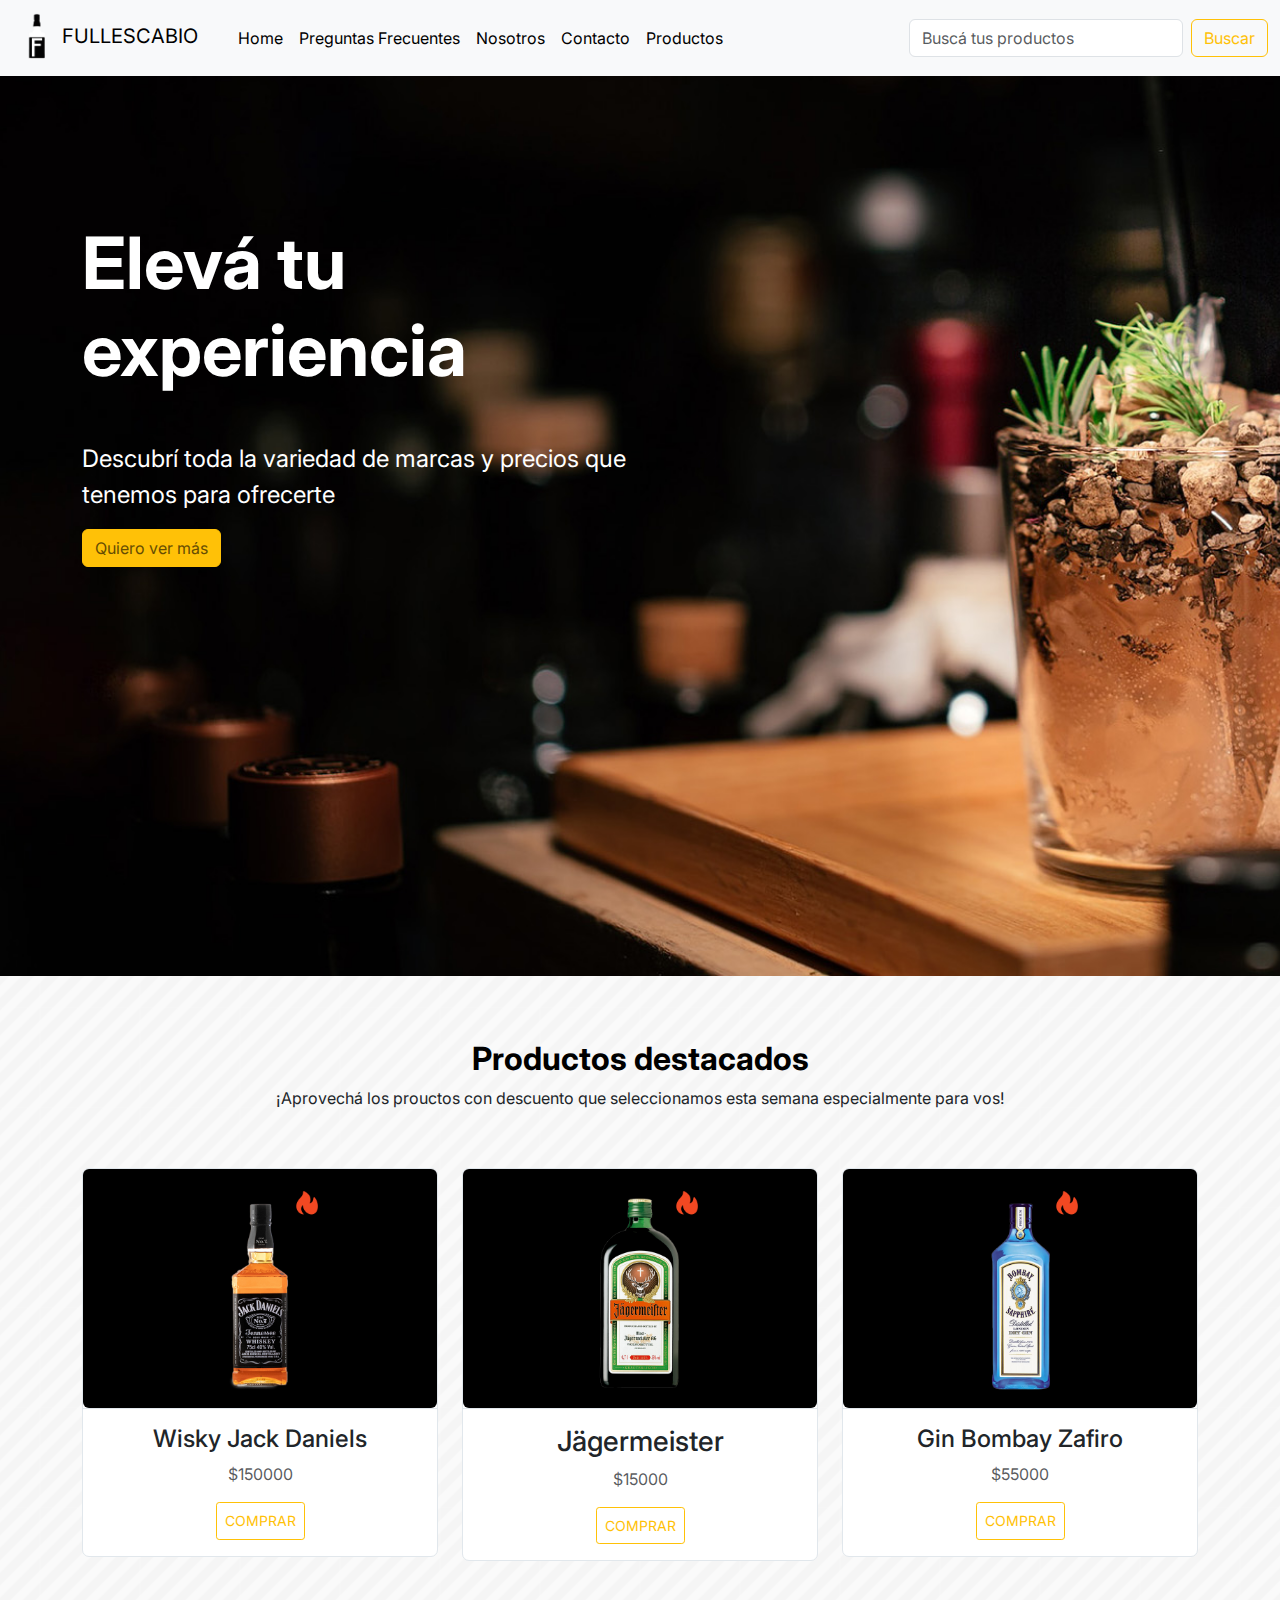
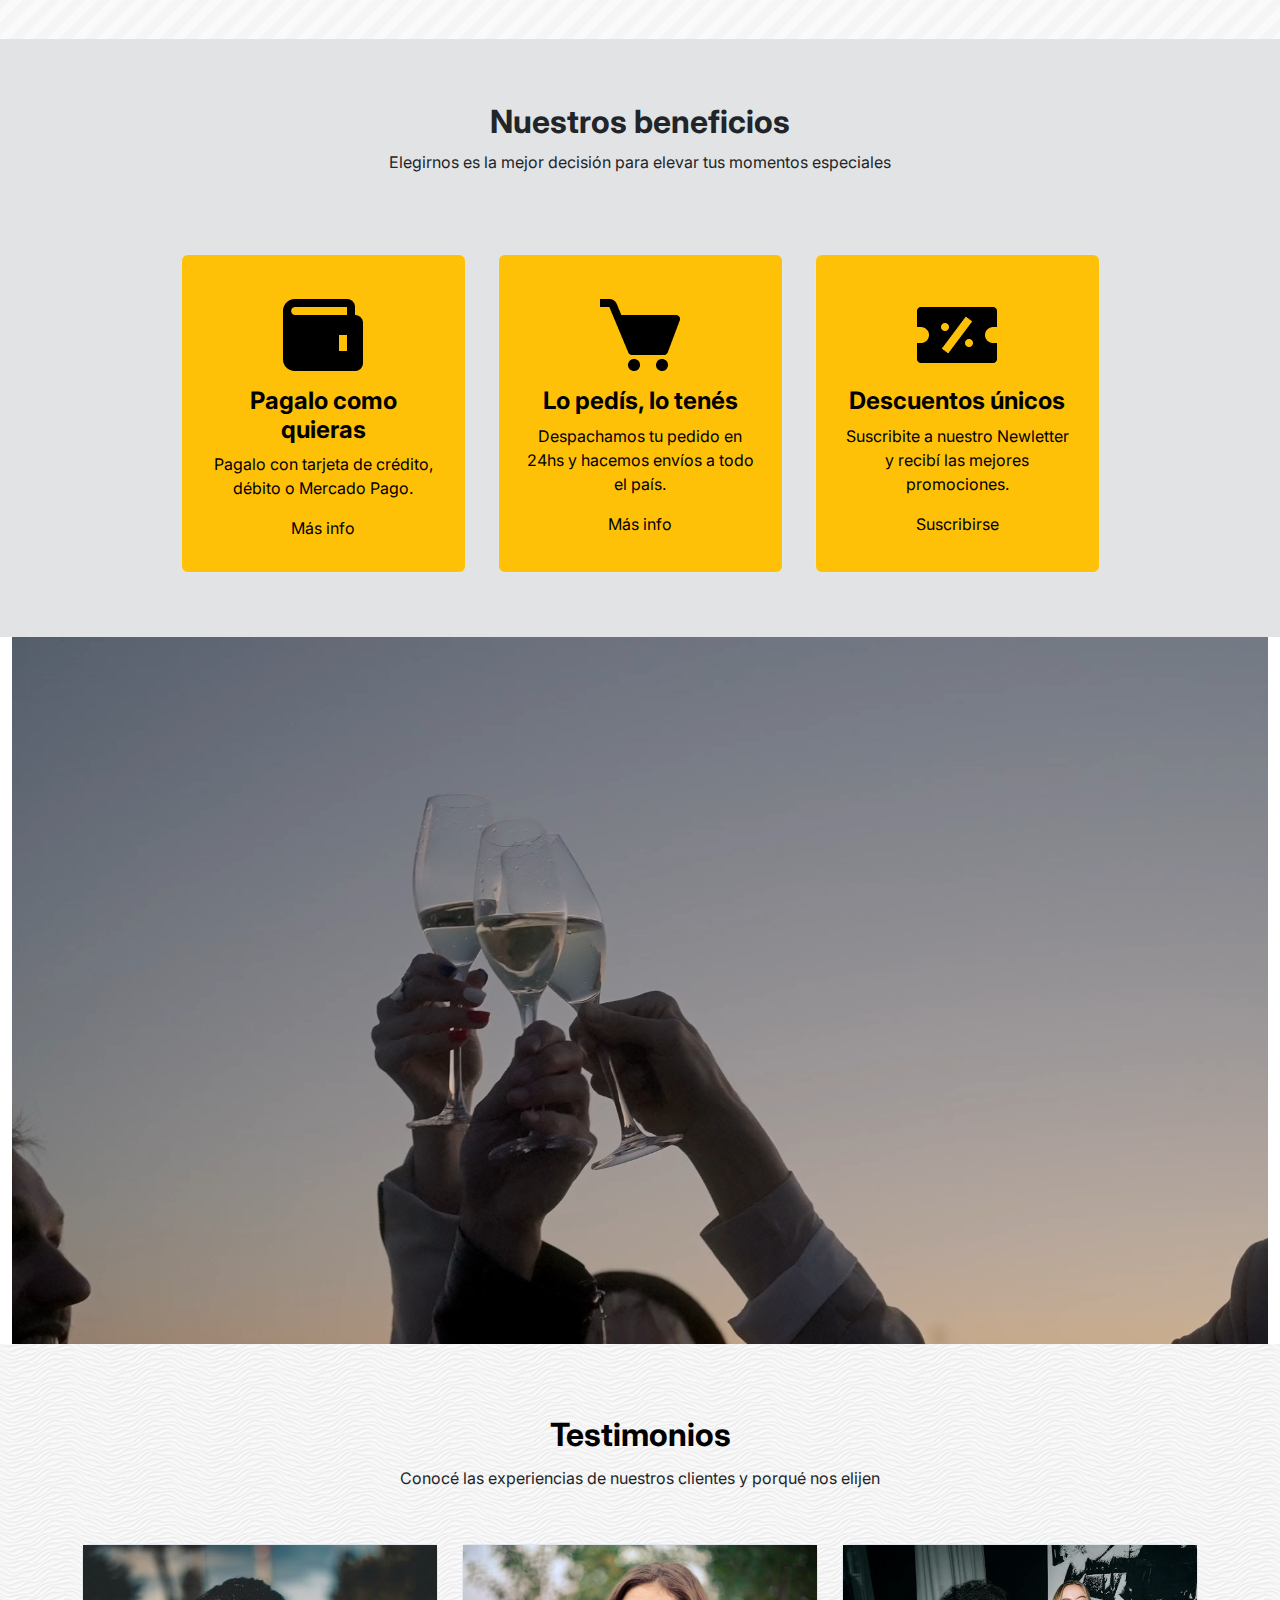
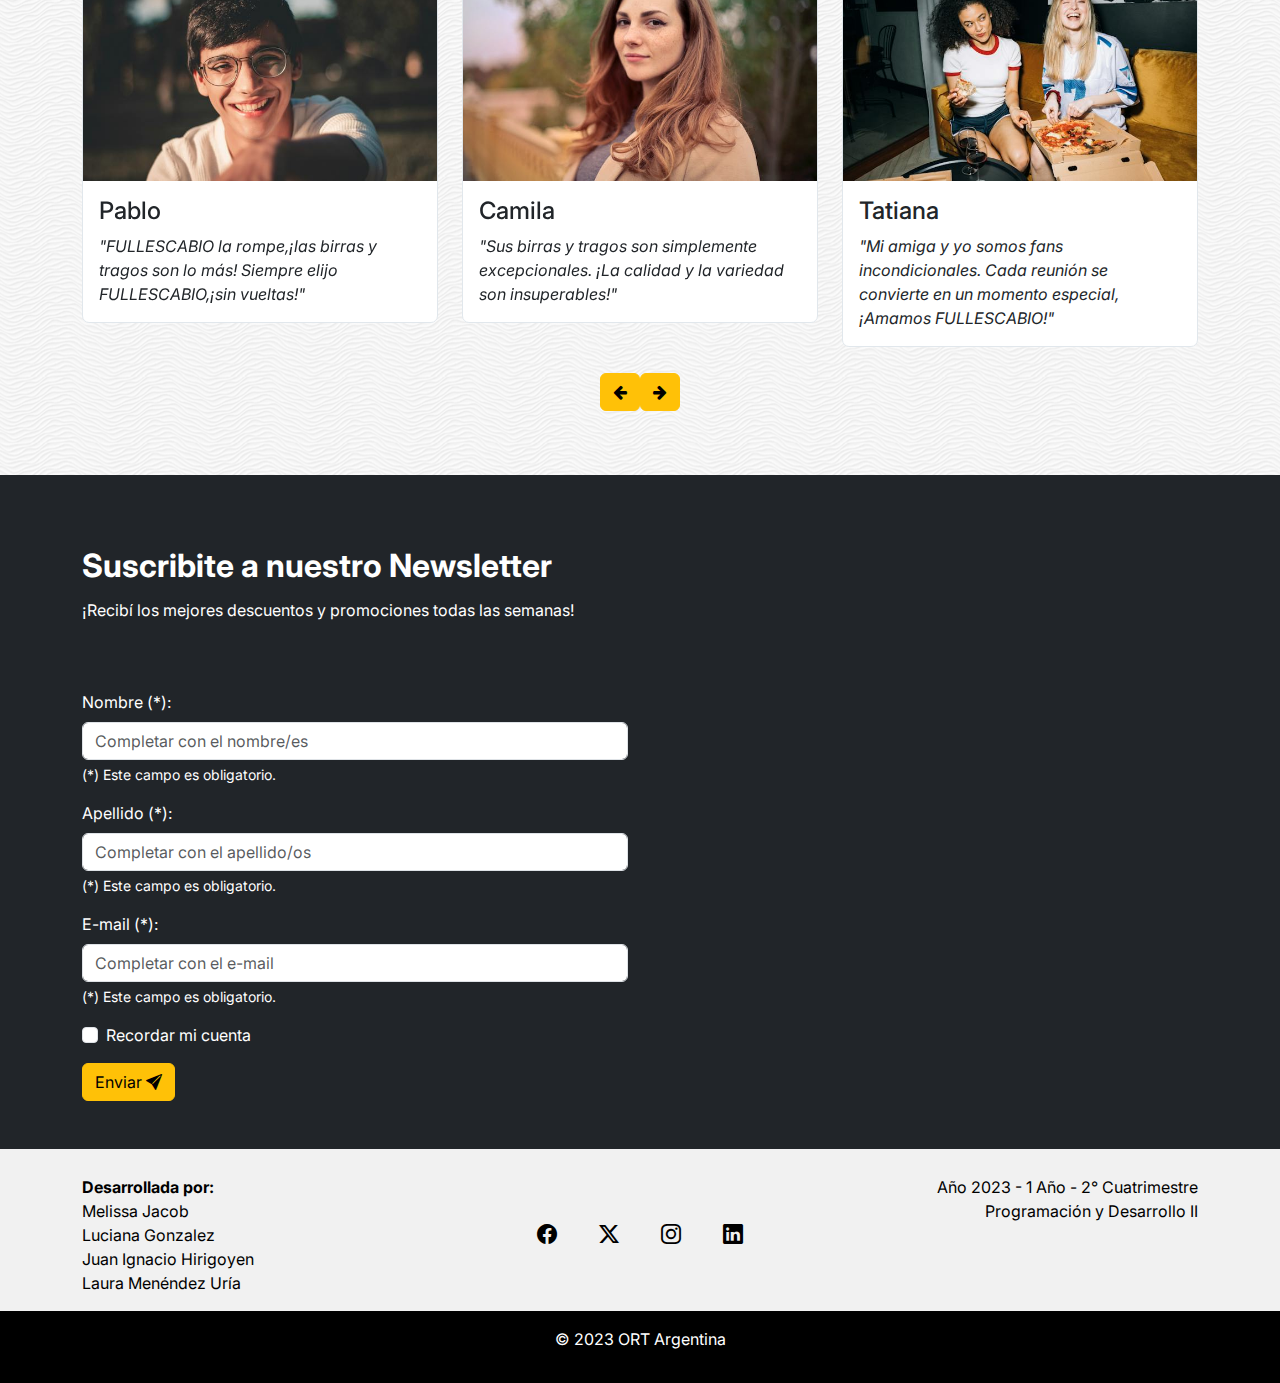
==== index.html @ d91633f9 "Update index.html img to IMG" ====
<!DOCTYPE html>
<html lang="es">

<head>
    <meta charset="UTF-8" />
    <meta name="viewport" content="width=device-width, initial-scale=1.0" />
    <title>FULLESCABIO</title>

    <!---Bootstrap--->
    <link href="https://cdn.jsdelivr.net/npm/bootstrap@5.3.2/dist/css/bootstrap.min.css" rel="stylesheet"
        integrity="sha384-T3c6CoIi6uLrA9TneNEoa7RxnatzjcDSCmG1MXxSR1GAsXEV/Dwwykc2MPK8M2HN" crossorigin="anonymous">

    <link href="https://cdn.jsdelivr.net/npm/bootstrap@5.2.0/dist/css/bootstrap.min.css" rel="stylesheet"
        integrity="sha384-gH2yIJqKdNHPEq0n4Mqa/HGKIhSkIHeL5AyhkYV8i59U5AR6csBvApHHNl/vI1Bx" crossorigin="anonymous">

    <!---Bootstrap icons--->
    <link rel="stylesheet" href="https://cdn.jsdelivr.net/npm/bootstrap-icons@1.11.1/font/bootstrap-icons.css">

    <!---Fonts--->
    <link rel="preconnect" href="https://fonts.googleapis.com">
    <link rel="preconnect" href="https://fonts.gstatic.com" crossorigin>
    <link
        href="https://fonts.googleapis.com/css2?family=Inter&family=Jost&family=Work+Sans:wght@400;500;600;700&display=swap"
        rel="stylesheet">

    <link href='https://stackpath.bootstrapcdn.com/bootstrap/5.0.0-alpha1/css/bootstrap.min.css' rel='stylesheet'>
    <link href='https://cdnjs.cloudflare.com/ajax/libs/font-awesome/4.0.3/css/font-awesome.css' rel='stylesheet'>

    <!---CSS--->
    <link rel="stylesheet" href="estilos.css">
    <link rel="stylesheet" href="normalize.css">
</head>

<body oncontextmenu='return false' class='snippet-body'>

    <header>
        <nav class="navbar navbar-expand-lg bg-body-tertiary">
            <div class="container-fluid">
                <a class="navbar-brand" href="#"> <img src="IMG/Logo_fullescabio.svg" alt="#" id="logo_navbar"
                        class="pb-1">FULLESCABIO</a>
                <button class="navbar-toggler" type="button" data-bs-toggle="collapse"
                    data-bs-target="#navbarSupportedContent" aria-controls="navbarSupportedContent"
                    aria-expanded="false" aria-label="Toggle navigation">
                    <span class="navbar-toggler-icon"></span>
                </button>
                <div class="collapse navbar-collapse" id="navbarSupportedContent">
                    <ul class="navbar-nav me-auto mb-2 mb-lg-0 ms-3">
                        <li class="nav-item">
                            <a class="nav-link active" aria-current="page" href="#">Home</a>
                        </li>
                        <li class="nav-item">
                            <a class="nav-link active" href="FAQ.html">Preguntas Frecuentes</a>
                        </li>
                        <li class="nav-item">
                            <a class="nav-link active" href="nosotros.html">Nosotros</a>
                        </li>
                        <li class="nav-item">
                            <a class="nav-link active" href="contacto.html">Contacto</a>
                        </li>
                        <li class="nav-item">
                            <a class="nav-link active" href="productos.html">Productos</a>
                        </li>
                    </ul>
                    <form class="d-flex" role="search">
                        <input class="form-control me-2" type="search" placeholder="Buscá tus productos"
                            aria-label="Search">
                        <button class="btn btn-outline-warning" type="submit">Buscar</button>
                    </form>
                </div>
            </div>
        </nav>
    </header>

    <section id="hero" class="py-5 custom-py">
        <div class="container py-5">
            <div class="row">
                <div class="col-lg-6 col-md-8 col-8">
                    <h1 class="text-white display-2 fw-bolder">Elevá tu experiencia</h1>
                    <p class="text-white fs-4">Descubrí toda la variedad de marcas y precios
                        que tenemos para ofrecerte</p>
                    <button type="button" class="btn btn-warning text-warning-emphasis">Quiero ver más</button>
                </div>
            </div>
        </div>
    </section>


    <section class="py-5" id="cards">
        <h2 class="text-black text-center fw-bolder pt-3">Productos destacados</h2>
        <p class="text-center">¡Aprovechá los prouctos con descuento que seleccionamos esta semana especialmente para vos!</p>
    
    <div class="container mt-5">
        <div class="row">
          <div class="col-md-4 col-sm-6">
            <div class="card mb-30"><a class="card-img-tiles" href="#" data-abc="true">
                <div class="inner">
                  <div class="main-img bg-black rounded"><div class="text-center"><img src="IMG/jack-daniels.jpg.png" alt="Wisky Jack Daniels" class="img-cards"></div></div>
                </div></a>
              <div class="card-body text-center">
                <h4 class="card-title">Wisky Jack Daniels</h4>
                <p class="text-muted">$150000</p><a class="btn btn-outline-warning btn-sm" href="productos.html" data-abc="true">COMPRAR</a>
              </div>
            </div>
          </div>
          <div class="col-md-4 col-sm-6">
            <div class="card mb-30"><a class="card-img-tiles" href="#" data-abc="true">
                <div class="inner ">
                  <div class="main-img bg-black rounded"><div class="text-center"><img src="IMG/Jager.png" alt="Jägermeister" class="img-cards"></div></div>
                </div></a>
              <div class="card-body text-center">
                <h3 class="card-title">Jägermeister</h3>
                <p class="text-muted">$15000</p><a class="btn btn-outline-warning btn-sm" href="productos.html" data-abc="true">COMPRAR</a>
              </div>
            </div>
          </div>
          <div class="col-md-4 col-sm-6">
            <div class="card mb-30"><a class="card-img-tiles" href="#" data-abc="true">
                <div class="inner">
                  <div class="main-img bg-black rounded"> <div class="text-center"><img src="IMG/Gin_bombay_zafiro.png" alt="Gin Bombay Zafiro" class="img-cards"></div></div>
                </div></a>
              <div class="card-body text-center">
                <h4 class="card-title">Gin Bombay Zafiro</h4>
                <p class="text-muted">$55000</p><a class="btn btn-outline-warning btn-sm" href="productos.html" data-abc="true">COMPRAR</a>
              </div>
            </div>
          </div>
        </div>
        </div>
        </div>
    </section>
    

    <section class="py-5 bg-secondary-subtle">
        <div class="container pt-3">
            <div class="row d-flex justify-content-center">
                <h2 class="text-dark text-center fw-bolder">Nuestros beneficios</h2>
                <p class="pb-5 text-center text-dark">Elegirnos es la mejor decisión para elevar
                    tus momentos especiales</p>


                <!----------- CARD 1 ------------>

                <div class="card bg-warning py-3 col-lg-3 col-md-6 m-3">
                    <div class="card-body text-center">
                        <img src="IMG/wallet.png" class="pb-1" alt="wallet">
                        <h4 class="card-title fw-bolder text-black">Pagalo como quieras</h4>
                        <p class="card-text text-black">Pagalo con tarjeta de crédito, débito o Mercado Pago.</p>
                        <a href="#modal1" data-bs-toggle="modal"
                            class="card-link text-end link-body-emphasis link-offset-2 link-underline-opacity-25 link-underline-opacity-75-hover">Más
                            info</a>
                    </div>
                </div>

                <!----------- MODAL 1 ------------>

                <div class="modal fade" id="modal1" tabindex="-1" aria-labelledby="modal1" aria-hidden="true">
                    <div class="modal-dialog">
                        <div class="modal-content">
                            <div class="modal-header">
                                <h2 class="modal-title-1 fs-5" id="modal1">¡Podés abonar con el medionde pago que
                                    prefieras!</h2>
                                <button type="button" class="btn-close" data-bs-dismiss="modal"
                                    aria-label="Close"></button>
                            </div>

                            <div class="modal-body">
                                <img src="IMG/Medios-de-pago-online-habilitados-en-Argentina.png" alt="Medios_de_pago"
                                    class="img-fluid">
                            </div>

                            <div class="modal-footer">
                                <button type="button" class="btn btn-warning" data-bs-dismiss="modal">Cerrar</button>
                            </div>
                        </div>
                    </div>
                </div>

                <!----------- CARD 2 ------------>

                <div class="card bg-warning  py-3 col-lg-3 col-md-6 m-3">
                    <div class="card-body text-center">
                        <img src="IMG/cart.png" class="pb-1" alt="wallet">
                        <h4 class="card-title fw-bolder text-black">Lo pedís, lo tenés</h4>
                        <p class="card-text text-black">Despachamos tu pedido en 24hs y hacemos envíos a todo el país.
                        </p>
                        <a href="#modal2" data-bs-toggle="modal"
                            class="card-link text-end link-body-emphasis link-offset-2 link-underline-opacity-25 link-underline-opacity-75-hover">Más
                            info</a>
                    </div>
                </div>


                <!----------- MODAL 2 ------------>


                <div class="modal fade" id="modal2" tabindex="-1" aria-labelledby="modal2" aria-hidden="true">
                    <div class="modal-dialog">
                        <div class="modal-content">
                            <div class="modal-header">
                                <h2 class="modal-title-2 fs-5" id="modal2">Trabajamos con las empresas líderes en el
                                    mercado.</h2>
                                <button type="button" class="btn-close" data-bs-dismiss="modal"
                                    aria-label="Close"></button>
                            </div>

                            <div class="modal-body">
                                <img src="IMG/envios_mobile.png" alt="Metodos_de_envío">
                            </div>

                            <div class="modal-footer">
                                <button type="button" class="btn btn-warning" data-bs-dismiss="modal">Cerrar</button>
                            </div>
                        </div>
                    </div>
                </div>

                <!----------- CARD 3 ------------>

                <div class="card bg-warning py-3 col-lg-3 col-md-6 m-3">
                    <div class="card-body text-center">
                        <img src="IMG/discount.png" class="pb-1" alt="discount">
                        <h4 class="card-title fw-bolder text-black">Descuentos únicos</h4>
                        <p class="card-text text-black">Suscribite a nuestro Newletter y recibí las mejores promociones.
                        </p>
                        <a href="#newsletter"
                            class="card-link text-end link-body-emphasis link-offset-2 link-underline-opacity-25 link-underline-opacity-75-hover">
                            Suscribirse
                        </a>
                    </div>
                </div>
            </div>
        </div>
    </section>

    <!----------- Video ------------>

    <div class="container-fluid">
        <div class="row">
            <video muted autoplay loop>
                <source src="VIDEOS/video-brindis.mp4" type="video/mp4">
            </video>
        </div>
    </div>

    <!----------- Carousel cards ------------>

    <section class="pt-5 pb-5" id="carusel-cards">
        <div class="container py-4">
            <div class="row">
                <h2 class="text-black text-center fw-bolder">Testimonios</h2>
                <p class="py-1 text-center">Conocé las experiencias de nuestros clientes y porqué nos elijen</p>
            </div>
        </div>

        <div class="container">
            <div class="row">
                <div class="col-12">
                    <div id="carouselExampleIndicators2" class="carousel slide" data-ride="carousel">
                        <div class="carousel-inner">
                            <div class="carousel-item active">
                                <div class="row">

                                    <!----------- Carousel cards 1 ------------>

                                    <div class="col-12 col-lg-4 mb-3">
                                        <div class="card">
                                            <img class="img-fluid" alt="100%x280" src="IMG/hombre_1.jpg">
                                            <div class="card-body">
                                                <h4 class="card-title">Pablo</h4>
                                                <p class="card-text fst-italic">"FULLESCABIO la rompe,¡las birras
                                                    y tragos son lo más! Siempre elijo FULLESCABIO,¡sin vueltas!"</p>
                                            </div>
                                        </div>
                                    </div>

                                    <!----------- Carousel cards 2 ------------>

                                    <div class="col-12 col-lg-4 mb-3">
                                        <div class="card">
                                            <img class="img-fluid" alt="100%x280" src="IMG/mujer_1.jpg">
                                            <div class="card-body">
                                                <h4 class="card-title">Camila</h4>
                                                <p class="card-text fst-italic">"Sus birras y tragos son simplemente
                                                    excepcionales. ¡La calidad y la variedad son insuperables!"</p>
                                            </div>
                                        </div>
                                    </div>

                                    <!----------- Carousel cards 3 ------------>

                                    <div class="col-12 col-lg-4 mb-3">
                                        <div class="card">
                                            <img class="img-fluid" alt="100%x280" src="IMG/amigas_1.jpg">
                                            <div class="card-body">
                                                <h4 class="card-title">Tatiana</h4>
                                                <p class="card-text fst-italic">
                                                    "Mi amiga y yo somos fans incondicionales. Cada reunión se
                                                    convierte en un momento especial, ¡Amamos FULLESCABIO!"</p>
                                            </div>
                                        </div>
                                    </div>
                                </div>
                            </div>

                            <!----------- Carousel cards 4 ------------>


                            <div class="carousel-item">
                                <div class="row">
                                    <div class="col-12 col-lg-4 mb-3">
                                        <div class="card">
                                            <img class="img-fluid" alt="100%x280" src="IMG/hombre_2.jpg">
                                            <div class="card-body">
                                                <h4 class="card-title">Francisco</h4>
                                                <p class="card-text fst-italic">Siempre opto por FULLESCABIO, sin
                                                    pensarlo dos veces. ¡La calidad y los precios son imbatibles!"</p>
                                            </div>
                                        </div>
                                    </div>

                                    <!----------- Carousel cards 5 ------------>

                                    <div class="col-12 col-lg-4 mb-3">
                                        <div class="card">
                                            <img class="img-fluid" alt="100%x280" src="IMG/mujer_2.jpg">
                                            <div class="card-body">
                                                <h4 class="card-title">Josefina</h4>
                                                <p class="card-text fst-italic">"FULLESCABIO es mi marca de
                                                    confianza. Sus bebidas son irresistibles. ¡Aguante FULLESCABIO!"</p>
                                            </div>
                                        </div>
                                    </div>

                                    <!----------- Carousel cards 6 ------------>

                                    <div class="col-12 col-lg-4 mb-3">
                                        <div class="card">
                                            <img class="img-fluid" alt="100%x280" src="IMG/hombre_3.jpg">
                                            <div class="card-body">
                                                <h4 class="card-title">Rodrigo</h4>
                                                <p class="card-text fst-italic">"Es mi cómplice para la diversión.
                                                    ¡Siempre elijo FULLESCABIO para asegurarme de que la fiesta esté en
                                                    su punto!"</p>
                                            </div>
                                        </div>
                                    </div>
                                </div>
                            </div>
                        </div>
                    </div>
                </div>

                <div class="col-12 d-flex justify-content-center">
                    <a class="btn btn-warning mb-3 mr-1" href="#carouselExampleIndicators2" role="button"
                        data-slide="prev">
                        <i class="fa fa-arrow-left"></i>
                    </a>
                    <a class="btn btn-warning mb-3" href="#carouselExampleIndicators2" role="button" data-slide="next">
                        <i class="fa fa-arrow-right"></i>
                    </a>
                </div>
            </div>
        </div>
    </section>

    <!----------- Formulario ------------>

    <section class="bg-dark py-4" id="newsletter">
        <div class="container py-4">
            <div class="row pt-4">
                <div link="newsletter">
                <h2 class="text-white fw-bolder">Suscribite a nuestro Newsletter</h2></div>
                <p class="py-1 text-white">¡Recibí los mejores descuentos y promociones todas las semanas!</p>
            </div>
        </div>

        <div class="container py-4">
            <div class="row">
                <div class="col-lg-6">
                    <form action="">
                        <div class="mb-3">
                            <label for="nombres" class="form-label text-white">Nombre (*):</label>
                            <input type="text" class="form-control" id="nombres"
                                placeholder="Completar con el nombre/es" required>
                            <div class="form-text text-white">(*) Este campo es obligatorio.</div>
                        </div>

                        <div class="mb-3">
                            <label for="apellido" class="form-label text-white">Apellido (*):</label>
                            <input type="text" class="form-control" id="apellido"
                                placeholder="Completar con el apellido/os" required>
                            <div class="form-text text-white">(*) Este campo es obligatorio.</div>

                        </div>

                        <div class="mb-3">
                            <label for="email" class="form-label text-white">E-mail (*):</label>
                            <input type="email" class="form-control" id="email" placeholder="Completar con el e-mail" aria-describedby="emailHelp" required>
                            <div id="emailHelp" class="form-text text-white">(*) Este campo es obligatorio.</div>
                        </div>

                        <div class="mb-3 form-check">
                            <input type="checkbox" class="form-check-input" id="exampleCheck1">
                            <label class="form-check-label text-white" for="exampleCheck1"> Recordar mi cuenta</label>
                        </div>

                        <button type="submit" class="btn btn-warning">Enviar <i class="bi bi-send-fill"></i></button>
                    </form>
                </div>
            </div>
        </div>
    </section>

    <!----------- Footer ------------>

    <footer class="text-center text-white" style="background-color: #f1f1f1;">

        <div class="container">
            <div class="row">
                <div class="col-4 text-start text-black pt-3">
                    <p class="fs-sm-5 texto-sm">
                        <strong>Desarrollada por:</strong> <br>
                        Melissa Jacob <br>
                        Luciana Gonzalez <br>
                        Juan Ignacio Hirigoyen <br>
                        Laura Menéndez Uría
                    </p>
                </div>
                <div class="col-4 d-flex justify-content-center align-items-center">
                    <!-- Redes Sociales -->
                    <a class="btn btn-link btn-floating btn-lg text-black m-1 texto-sm"
                        href="https://www.facebook.com/fullescabiodeliveryarg/?locale=es_LA!" role="button"
                        data-mdb-ripple-color="dark"><i class="bi bi-facebook"></i></a>
    
                    <a class="btn btn-link btn-floating btn-lg text-black m-1 texto-sm"
                        href="https://twitter.com/i/flow/login?redirect_after_login=%2Ffullescabio!" role="button"
                        data-mdb-ripple-color="dark"><i class="bi bi-twitter-x"></i></a>
    
                    <a class="btn btn-link btn-floating btn-lg text-black m-1 texto-sm"
                        href="https://www.instagram.com/fullescabio/!" role="button" data-mdb-ripple-color="dark"><i
                            class="bi bi-instagram"></i></a>
    
                    <a class="btn btn-link btn-floating btn-lg text-black m-1 texto-sm"
                        href="https://www.linkedin.com/company/fullescabio/about/" role="button"
                        data-mdb-ripple-color="dark"><i class="bi bi-linkedin"></i></a>
                </div>
                <div class="col-4 text-end text-black pt-3 ">
                    <p class="fs-sm-5 texto-sm">
                        Año 2023 - 1 Año - 2° Cuatrimestre <br>
                        Programación y Desarrollo II
                    </p>
                </div>
            </div>
        </div>
    
        <!-- Copyright -->
        <div class="text-center text-white p-3 bg-black">
            <p class="texto-sm">© 2023 ORT Argentina</p>
        </div>
    </footer>
    

    <!-- cdn de jquery -->

    <script src="https://cdn.jsdelivr.net/npm/bootstrap@5.2.0/dist/js/bootstrap.bundle.min.js"
        integrity="sha384-A3rJD856KowSb7dwlZdYEkO39Gagi7vIsF0jrRAoQmDKKtQBHUuLZ9AsSv4jD4Xa"
        crossorigin="anonymous"></script>

    <script src="https://cdn.jsdelivr.net/npm/@popperjs/core@2.11.8/dist/umd/popper.min.js"
        integrity="sha384-I7E8VVD/ismYTF4hNIPjVp/Zjvgyol6VFvRkX/vR+Vc4jQkC+hVqc2pM8ODewa9r"
        crossorigin="anonymous"></script>

    <script src="https://cdn.jsdelivr.net/npm/bootstrap@5.3.2/dist/js/bootstrap.min.js"
        integrity="sha384-BBtl+eGJRgqQAUMxJ7pMwbEyER4l1g+O15P+16Ep7Q9Q+zqX6gSbd85u4mG4QzX+"
        crossorigin="anonymous"></script>

    <script type='text/javascript'></script>

    <script type='text/javascript' src='https://cdn.jsdelivr.net/npm/popper.js@1.16.0/dist/umd/popper.min.js'></script>

    <script type='text/javascript'
        src='https://stackpath.bootstrapcdn.com/bootstrap/5.0.0-alpha1/js/bootstrap.min.js'></script>
</body>

</html>
---- estilos.css ----
@media (max-width: 767px) {
    #newsletter {
        background: none !important;
        background-color: rgb(20, 20, 20)!important; 
    }
    .img-cards {
        width: 30% !important;
        height: auto !important;
    }

    .texto-sm { 
        font-size: smaller;
    }
}

@media (max-width: 991px) {
    #hero {
        height: 80vh;
    }

    .custom-py {
        padding-top: 5rem;
        padding-bottom: 5rem;
    }

    .img-cards {
        width: 35% !important;
        height: auto !important;
    }

}

@media (min-width: 1200px) {
    .img-cards {
        width: 40% !important;
        height: auto !important;
    }
}

@media (min-width: 1400px) {
    .img-cards {
        width: 50% !important;
        height: auto !important;
    }
}

body {
    font-family: 'Inter', sans-serif;}

#hero {
    background: url(IMG/imagen_hero.jpg) no-repeat center center scroll;
    background-size: cover;
    height: 100vh; 
}

.custom-py {
    padding-top: 5rem;
    padding-bottom: 5rem; 
}


#newsletter {
    background: url(IMG/trago_forms.jpg) no-repeat center center fixed;
    background-size: cover;
    }

#logo_navbar {
    height: 50px;
    width: 50px;}

.nav-link:hover {
    color: rgba(255, 255, 0, 0.507) !important;}
    
#cards { 
    background: url(IMG/stripes-light.png)center center scroll;
}

#seccion-nosotros{ 
    background: url(IMG/papyrus-dark.png)center center scroll;
}

#carusel-cards { 
    background: url(IMG/white-waves.png)center center scroll;
}

.formulario-contacto { 
    background: url(IMG/papyrus-dark.png)center center scroll;
}

#seccion-preguntas {
    background: url(IMG/white-waves.png)center center scroll;
}

.formulario-FAQ { 
    background: url(IMG/papyrus-dark.png)center center scroll;
}

.mt-100{
    margin-top: 100px;}

.card {
    border-radius: 7px !important;
    border-color: #e1e7ec;
}

.mb-30 {
    margin-bottom: 30px !important;
}

.card-img-tiles {
    display: block;
    border-bottom: 1px solid #e1e7ec;
}

a {
    color: #efeb0d;
    text-decoration: none !important;
}

.card-img-tiles>.inner {
    display: table;
    width: 100%;
}

.card-img-tiles .main-img, .card-img-tiles .thumblist {
    display: table-cell;
    width: 65%;
    padding: 15px;
    vertical-align: middle;
}

.card-img-tiles .main-img>img:last-child, .card-img-tiles .thumblist>img:last-child {
    margin-bottom: 0;
}

.card-img-tiles .main-img>img, .card-img-tiles .thumblist>img {
    display: block;
    width: 100%;
    margin-bottom: 6px;
}
.thumblist {
    width: 35%;
    border-left: 1px solid #e1e7ec !important;
    display: table-cell;
    width: 65%;
    padding: 15px;
    vertical-align: middle;
}

.card-img-tiles .thumblist>img {
    display: block;
    width: 100%;
    margin-bottom: 6px;
}
.btn-group-sm>.btn, .btn-sm {
    padding: .45rem .5rem !important;
    font-size: .875rem;
    line-height: 1.5;
    border-radius: .2rem;
}

.card {
    margin: 0 auto;
    float: none;
    margin-bottom: 0.625rem; 
  }
  
.inicio {
    background-image: url(IMG/Banner_nosotros.jpg);
    background-size: cover;
    font-size: 2rem;
  }
  
  .negro {
   padding-bottom: 1.875rem;
   padding-top: 1.875rem;
  }

  .card-text{
    font-size: 16px;
  }

  .banner-contacto{
    background: url(IMG/banner_contacto.jpg);
    background-size: cover;
    font-size: 2rem;

}

.banner-FAQ{
    background: url(IMG/banner_consultas.jpg);
    background-size: cover;
    font-size: 2rem;

}

.banner-productos{
    background: url(IMG/banner-productos.jpg);
    background-size: cover;
    font-size: 2rem;

}


iframe {
    max-width: 100%;
    height:400px;
   }

   .body {

    background-color: black; 
 }
 
 .foto-fondo{
    background-image: url(barra_blur); 
 
 }
 
 .accordion-button{ 
    background-color: #f1ef6bbe;
 }
 
 .fondo{
    background-color: #2c2c2c;
}

.container {
    padding-top: 10px;
}

.display-4 {
    font-size: 2.5rem;
    color: #ffffff;
}

.sc-product-item {
    background-color: #424242;
    padding: 20px;
    margin: 10px;
    text-align: center;
    border-radius: 5%;
    display: flex;
    flex-direction: column;
    color: #ffffff;
}

.sc-product-item .sc-add-to-cart {
    background-color: #FFC700;
    border-radius: 5px;
    padding: 10px 20px;
    font-weight: bold;
    margin-top: auto;
}

.sc-product-item .sc-add-to-cart:hover {
    background-color: #c09600;
}


.sc-product-item img {
    width: 400px;
    height: 200px;
    object-fit: cover;
    border-radius: 20px 20px 0px 0px;
    margin-bottom: 10px;
}

.sc-product-item {
    text-align: left;
}

.bordes{
    stroke: #ffffff;
    stroke-width: 5%;
}

.color{
    color: #ffffff;
}
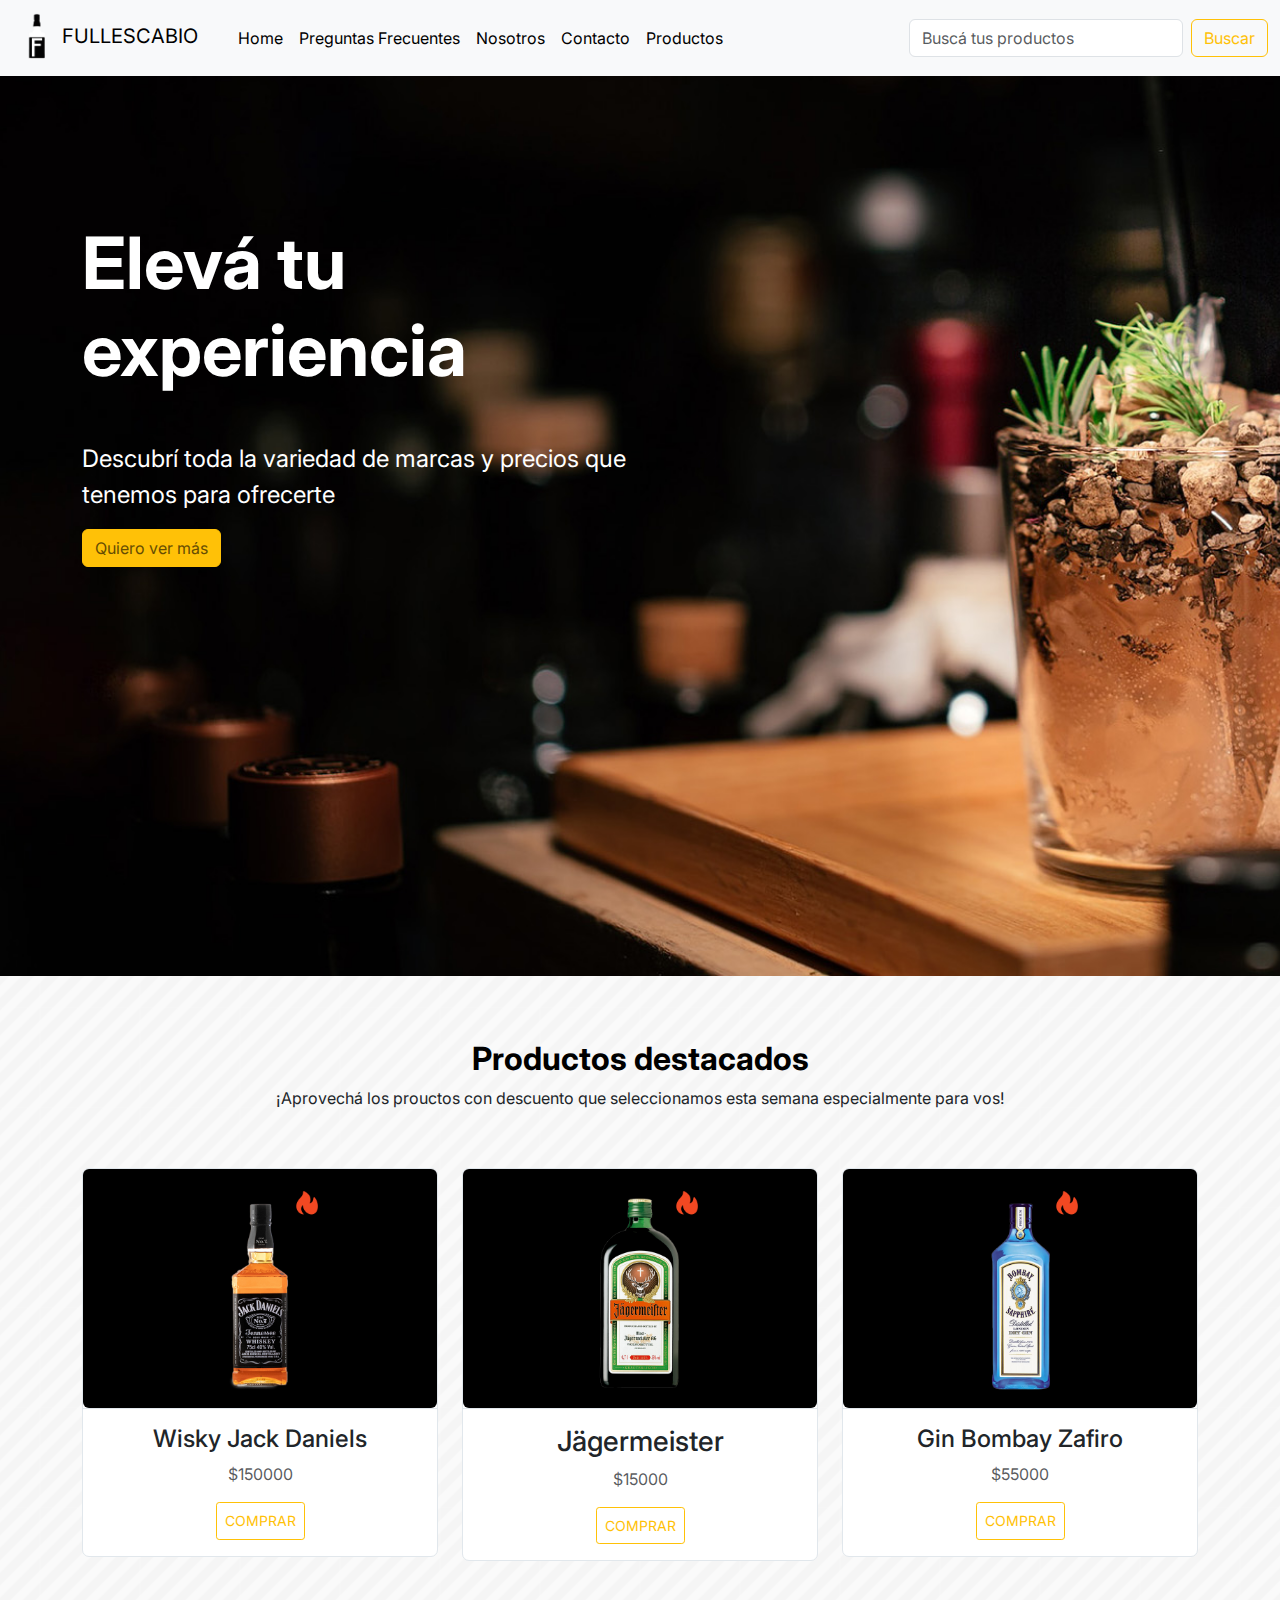
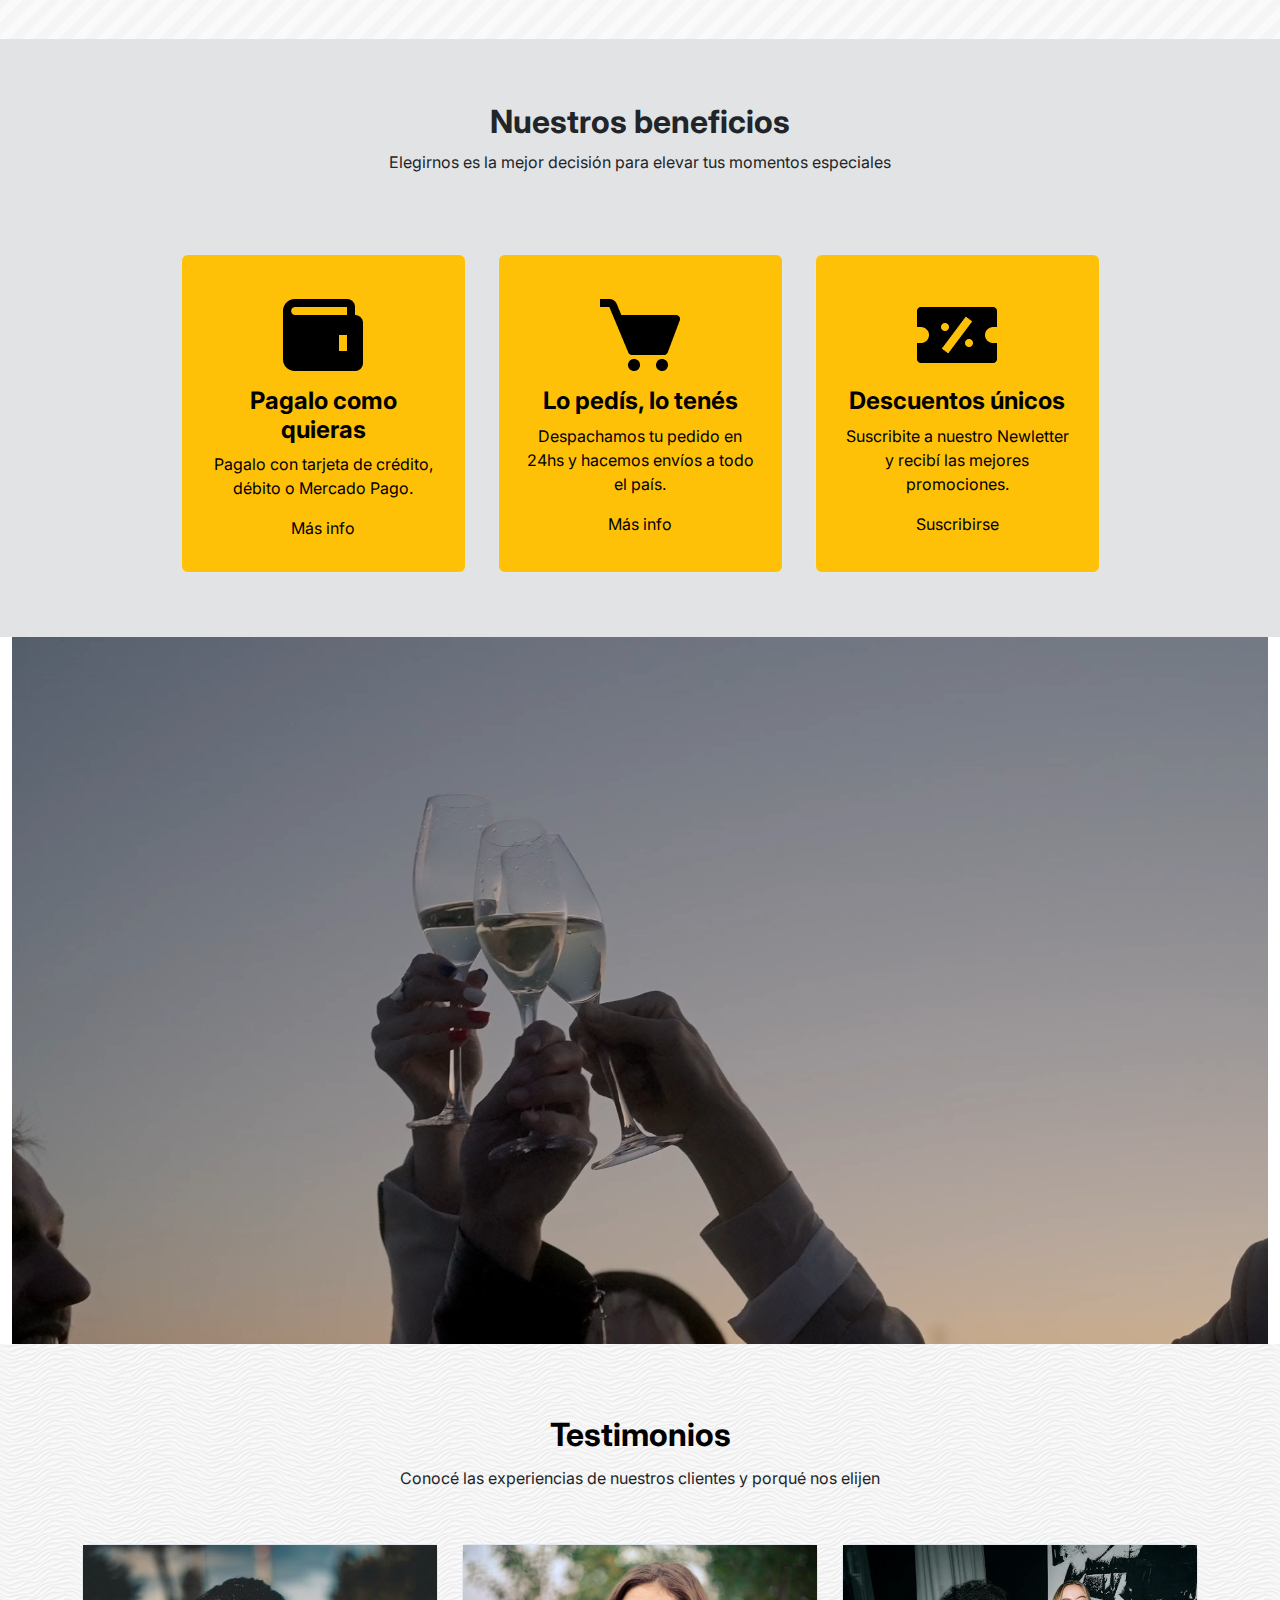
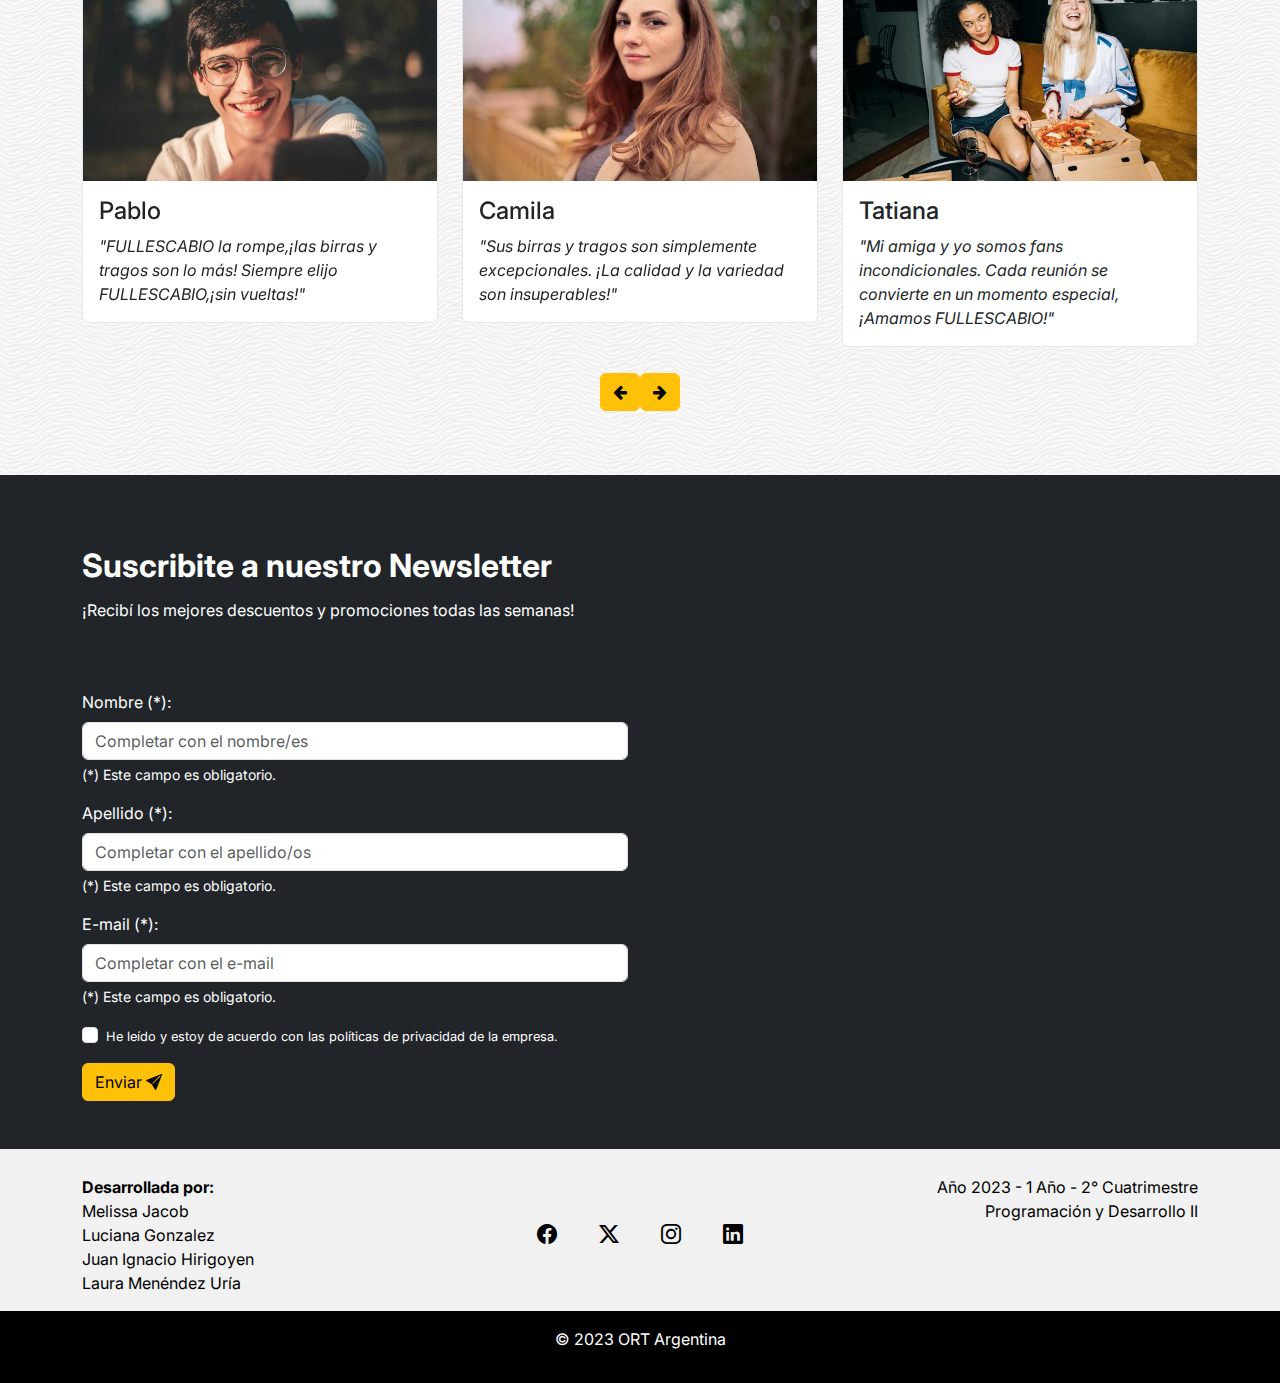
==== commit dd3f0aa3: "Update index checkbox" ====
--- a/index.html
+++ b/index.html
@@ -78,7 +78,7 @@
                     <h1 class="text-white display-2 fw-bolder">Elevá tu experiencia</h1>
                     <p class="text-white fs-4">Descubrí toda la variedad de marcas y precios
                         que tenemos para ofrecerte</p>
-                    <button type="button" class="btn btn-warning text-warning-emphasis">Quiero ver más</button>
+                    <button type="button" class="btn btn-warning text-warning-emphasis" href="productos.html">Quiero ver más</button>
                 </div>
             </div>
         </div>
@@ -401,7 +401,7 @@
 
                         <div class="mb-3 form-check">
                             <input type="checkbox" class="form-check-input" id="exampleCheck1">
-                            <label class="form-check-label text-white" for="exampleCheck1"> Recordar mi cuenta</label>
+                            <label class="form-check-label text-white" for="exampleCheck1"> <small>He leído y estoy de acuerdo con las políticas de privacidad de la empresa.</small></label>
                         </div>
 
                         <button type="submit" class="btn btn-warning">Enviar <i class="bi bi-send-fill"></i></button>
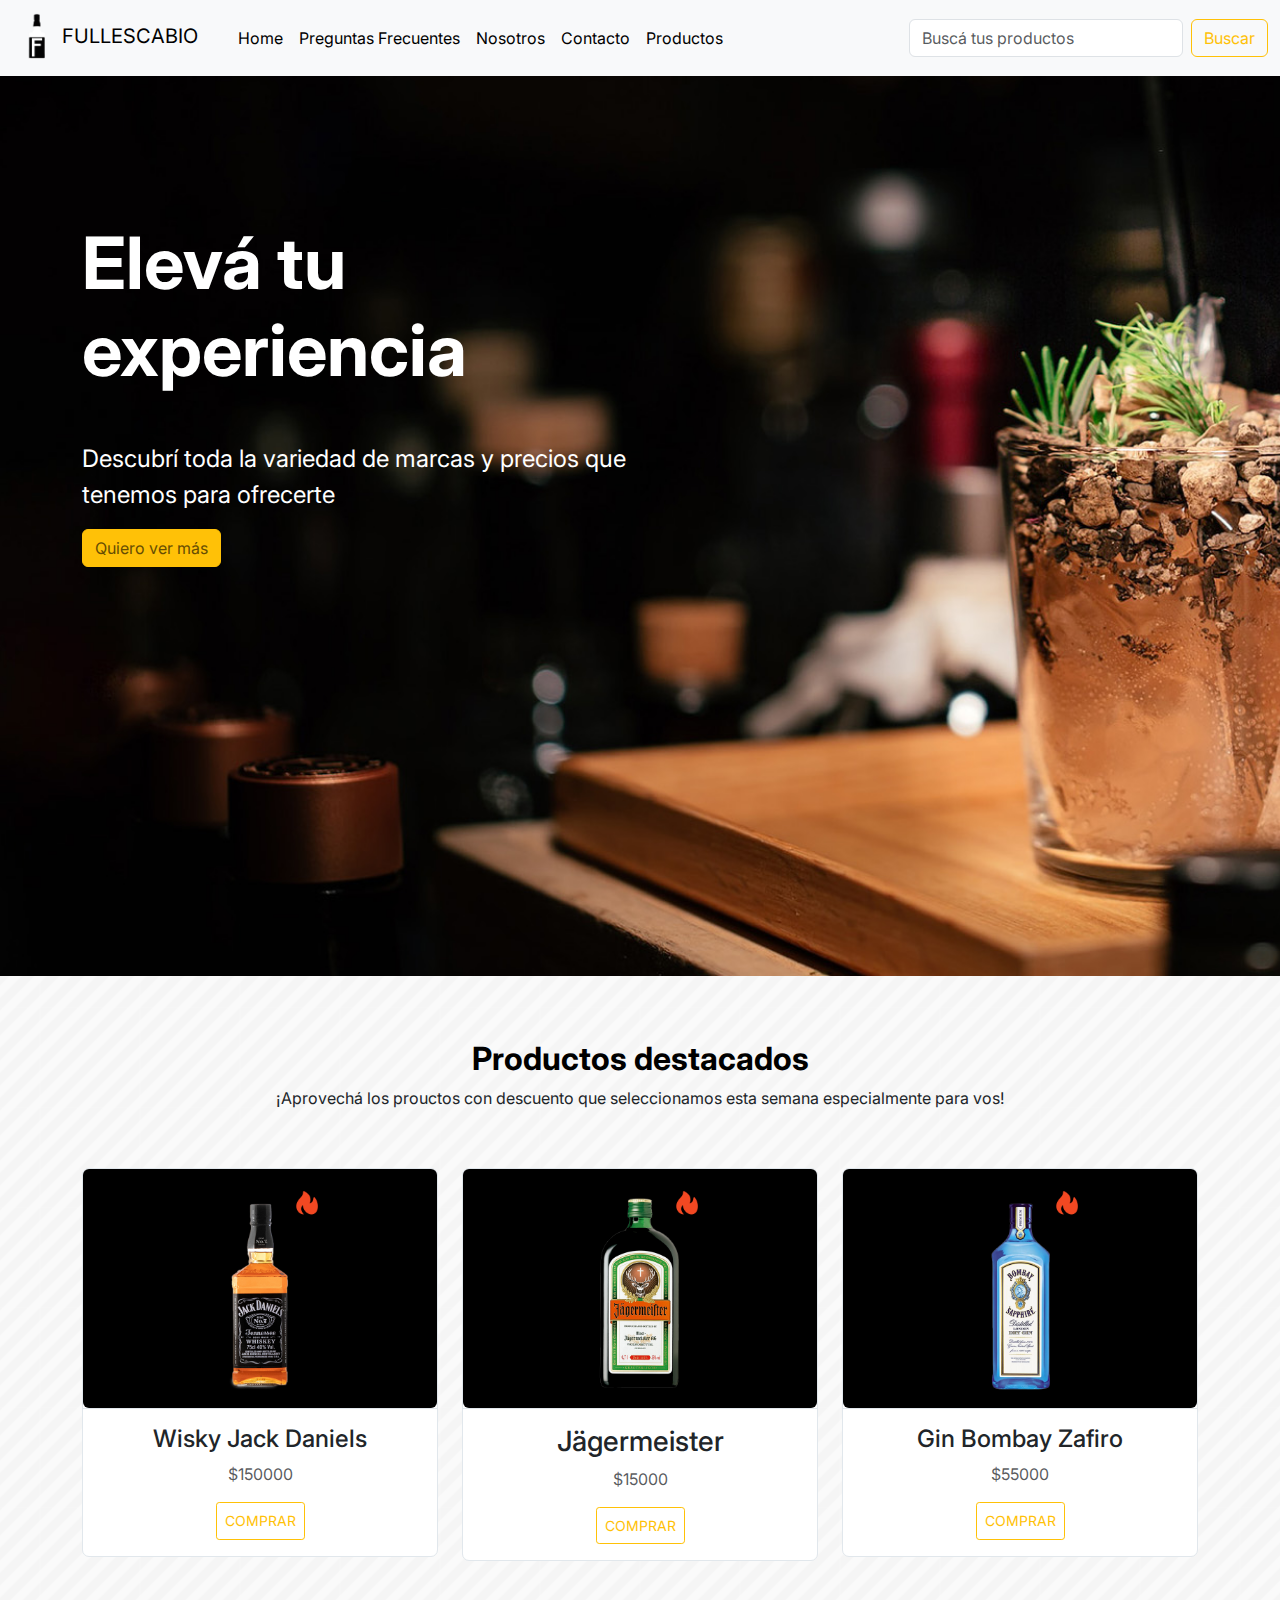
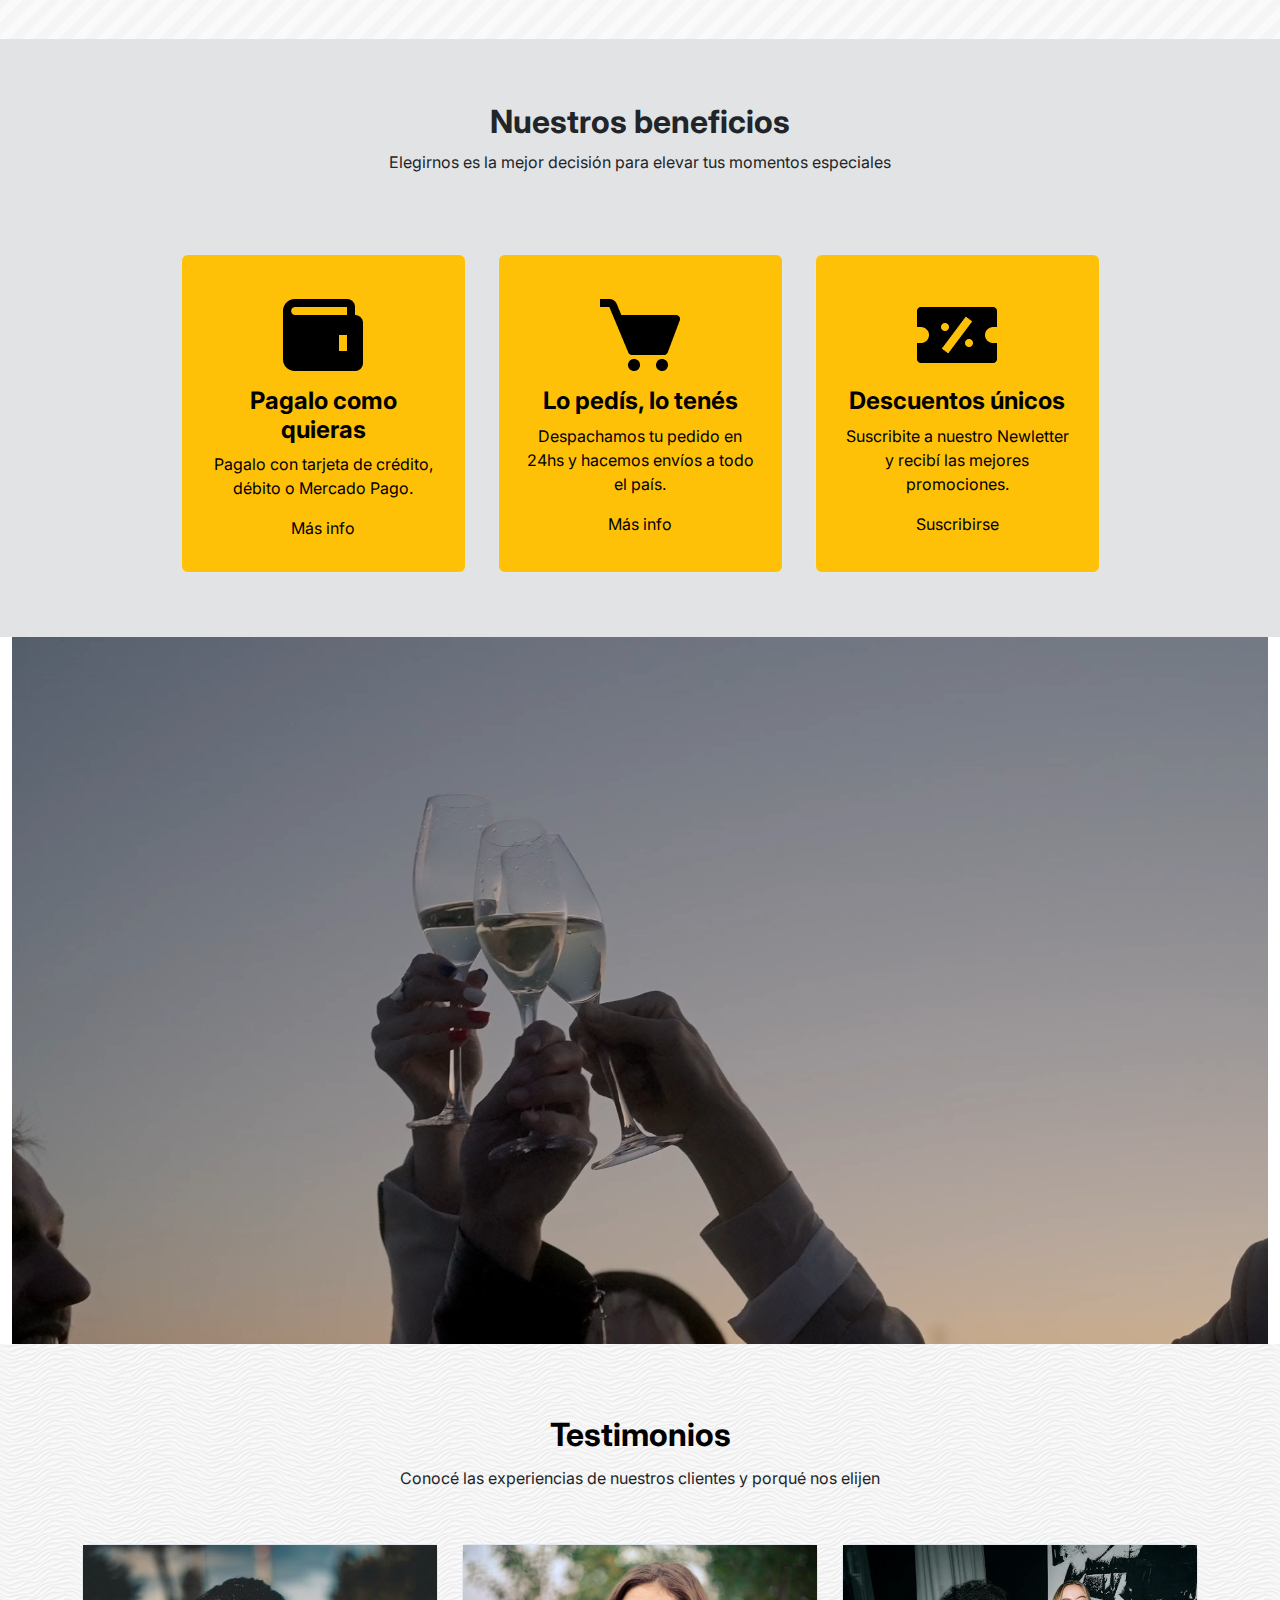
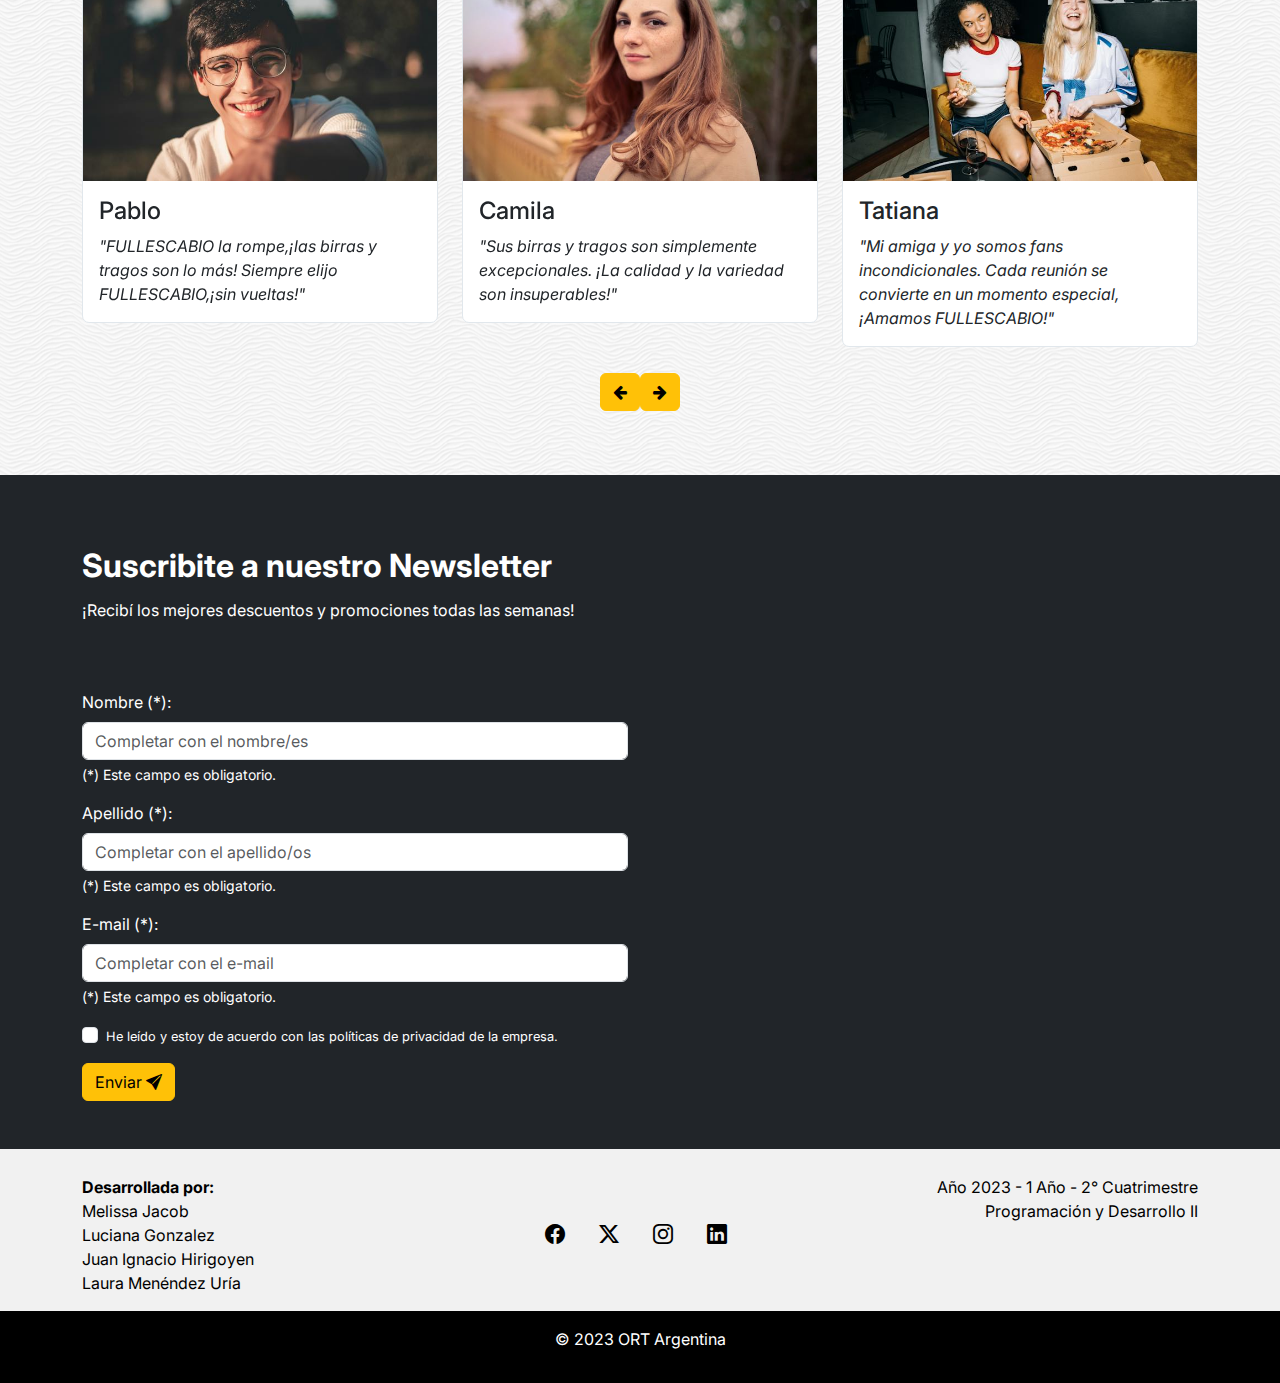
==== commit 872db949: "Update index.html" ====
--- a/index.html
+++ b/index.html
@@ -163,7 +163,7 @@
                                     aria-label="Close"></button>
                             </div>
 
-                            <div class="modal-body">
+                            <div class="modal-body text-center">
                                 <img src="IMG/Medios-de-pago-online-habilitados-en-Argentina.png" alt="Medios_de_pago"
                                     class="img-fluid">
                             </div>
@@ -203,7 +203,7 @@
                                     aria-label="Close"></button>
                             </div>
 
-                            <div class="modal-body">
+                            <div class="modal-body text-center">
                                 <img src="IMG/envios_mobile.png" alt="Metodos_de_envío">
                             </div>
 
@@ -417,7 +417,7 @@
 
         <div class="container">
             <div class="row">
-                <div class="col-4 text-start text-black pt-3">
+                <div class="col-4 text-start text-black pt-2 pt-md-3">
                     <p class="fs-sm-5 texto-sm">
                         <strong>Desarrollada por:</strong> <br>
                         Melissa Jacob <br>
@@ -427,24 +427,26 @@
                     </p>
                 </div>
                 <div class="col-4 d-flex justify-content-center align-items-center">
-                    <!-- Redes Sociales -->
-                    <a class="btn btn-link btn-floating btn-lg text-black m-1 texto-sm"
+
+                     <!-- Redes Sociales -->
+                    <a class="btn btn-link btn-floating btn-lg text-black m-1 texto-sm ps-2"
                         href="https://www.facebook.com/fullescabiodeliveryarg/?locale=es_LA!" role="button"
                         data-mdb-ripple-color="dark"><i class="bi bi-facebook"></i></a>
     
-                    <a class="btn btn-link btn-floating btn-lg text-black m-1 texto-sm"
+                    <a class="btn btn-link btn-floating btn-lg text-black m-1 texto-sm ps-2"
                         href="https://twitter.com/i/flow/login?redirect_after_login=%2Ffullescabio!" role="button"
                         data-mdb-ripple-color="dark"><i class="bi bi-twitter-x"></i></a>
     
-                    <a class="btn btn-link btn-floating btn-lg text-black m-1 texto-sm"
+                    <a class="btn btn-link btn-floating btn-lg text-black m-1 texto-sm ps-2"
                         href="https://www.instagram.com/fullescabio/!" role="button" data-mdb-ripple-color="dark"><i
                             class="bi bi-instagram"></i></a>
     
-                    <a class="btn btn-link btn-floating btn-lg text-black m-1 texto-sm"
+                    <a class="btn btn-link btn-floating btn-lg text-black m-1 texto-sm ps-2"
                         href="https://www.linkedin.com/company/fullescabio/about/" role="button"
                         data-mdb-ripple-color="dark"><i class="bi bi-linkedin"></i></a>
                 </div>
-                <div class="col-4 text-end text-black pt-3 ">
+
+                <div class="col-4 text-end text-black pt-2 pt-md-3">
                     <p class="fs-sm-5 texto-sm">
                         Año 2023 - 1 Año - 2° Cuatrimestre <br>
                         Programación y Desarrollo II
--- a/estilos.css
+++ b/estilos.css
@@ -10,6 +10,36 @@
 
     .texto-sm { 
         font-size: smaller;
+    }
+
+    footer { 
+        font-size: x-small;
+    }
+
+    .banner-contacto h1 { 
+        font-size: 1.875rem;
+    }
+
+    .banner-FAQ h1{ 
+        font-size: 1.875rem;
+    }
+
+    .inicio h1{ 
+        font-size: 1.875rem;
+    }
+
+    .banner-productos h1 { 
+        font-size: 1.875rem;
+    }
+
+    .modal-body img { 
+        width: 80%;
+        height: auto;
+    }
+
+    .carousel-inner img { 
+        width: 80%;
+        height: auto;
     }
 }
 
@@ -206,11 +236,6 @@
     max-width: 100%;
     height:400px;
    }
-
-   .body {
-
-    background-color: black; 
- }
  
  .foto-fondo{
     background-image: url(barra_blur); 
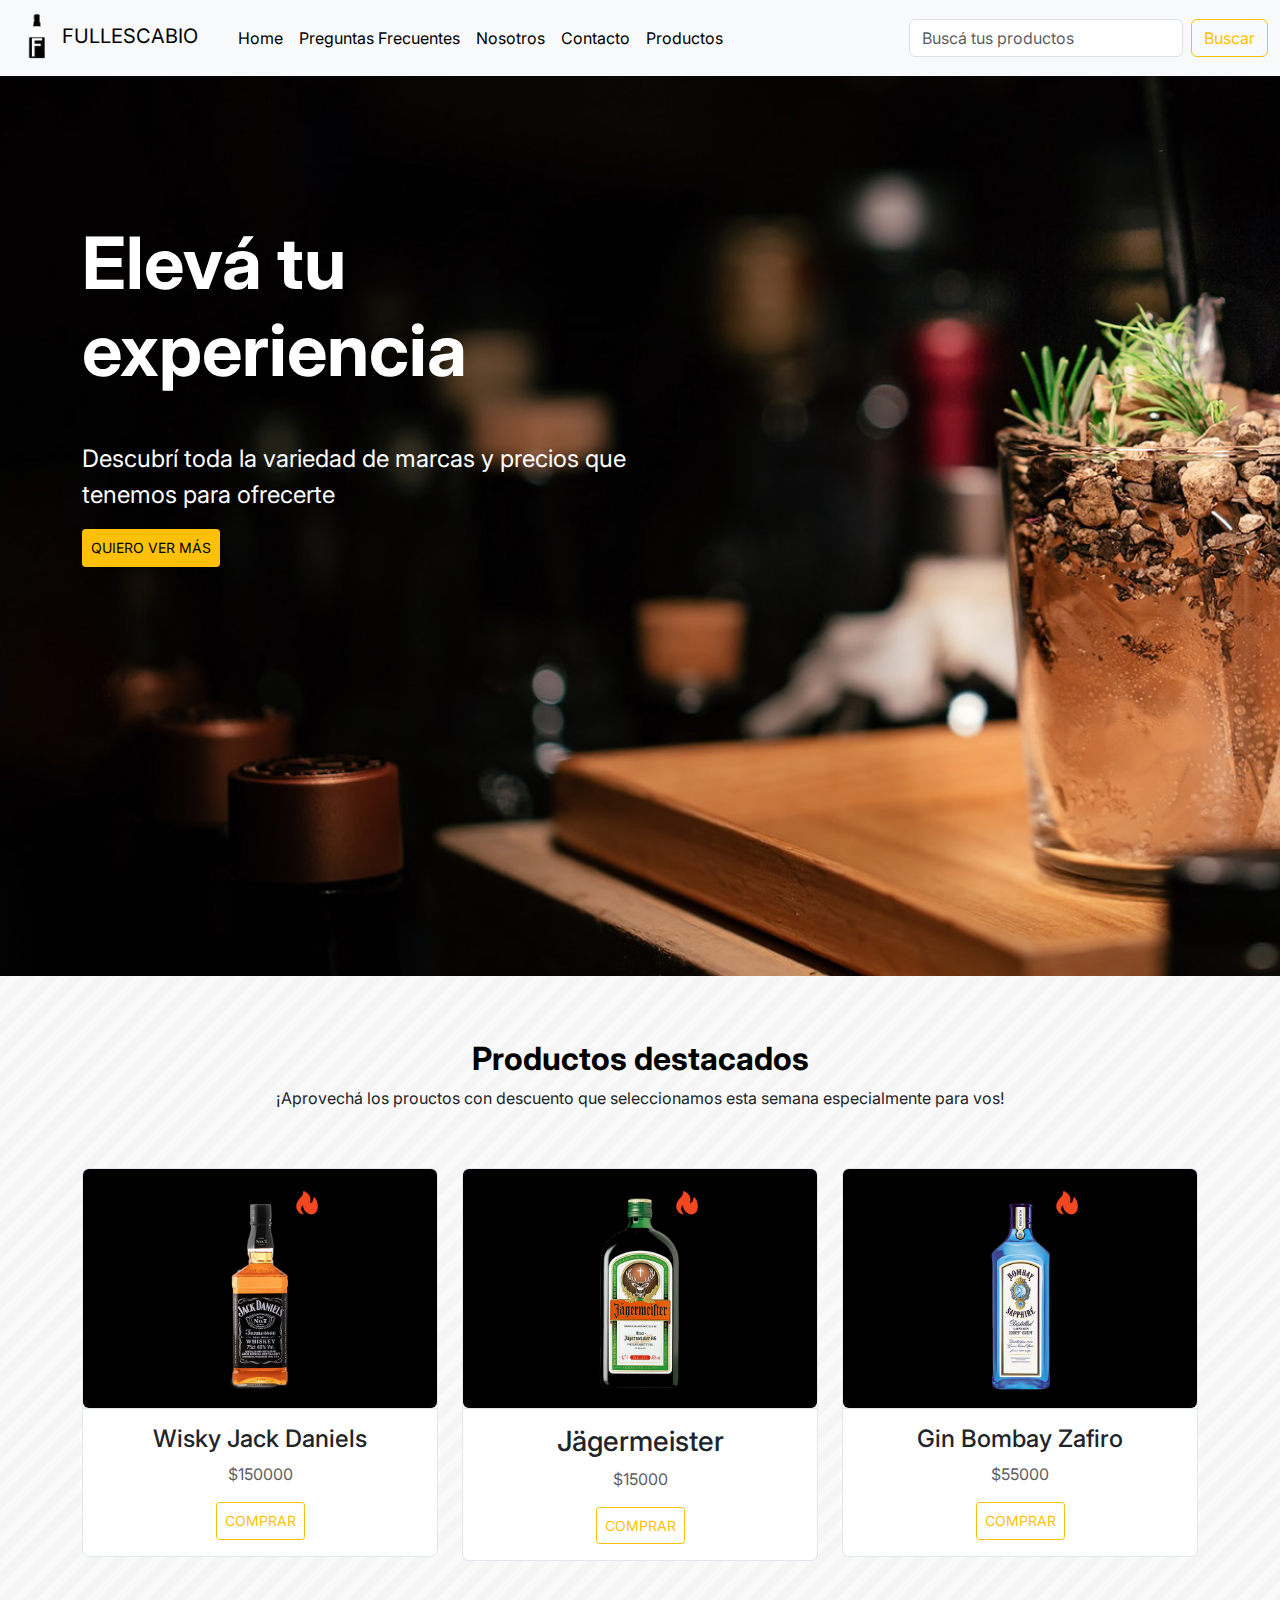
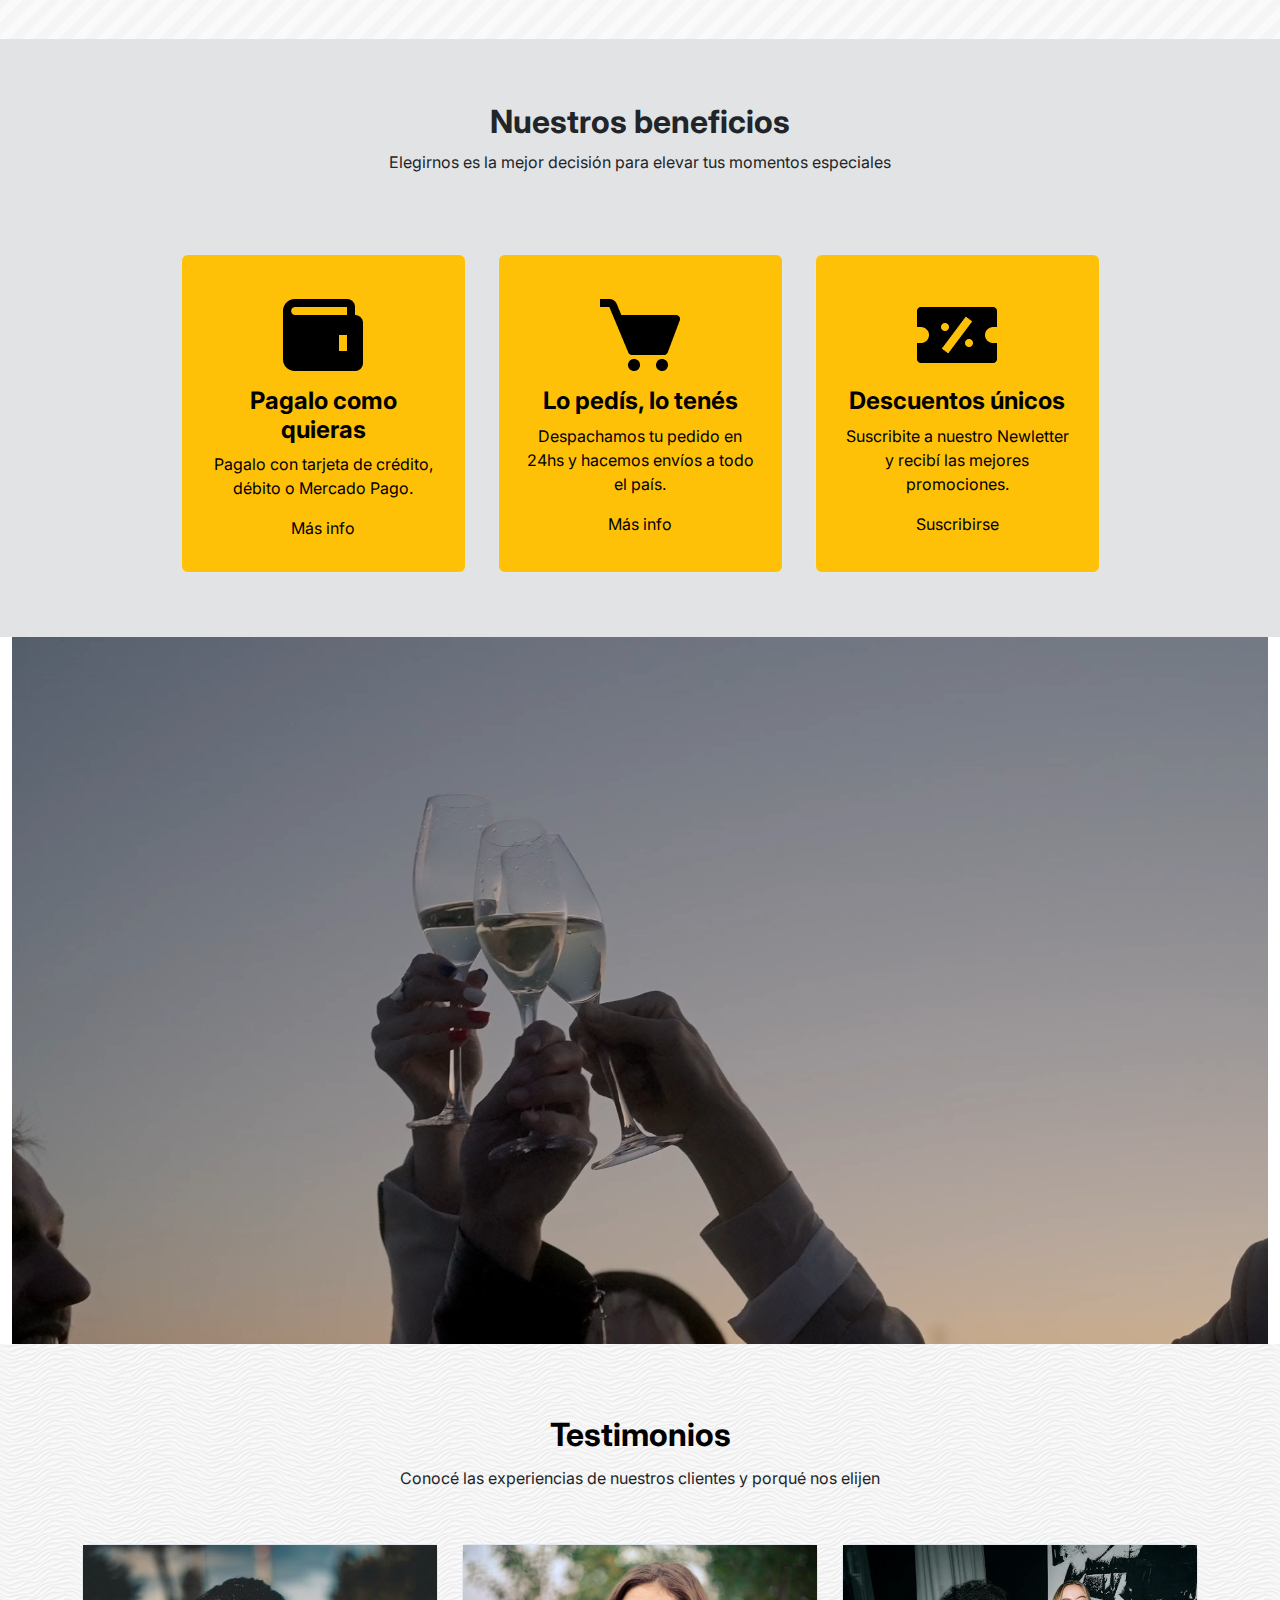
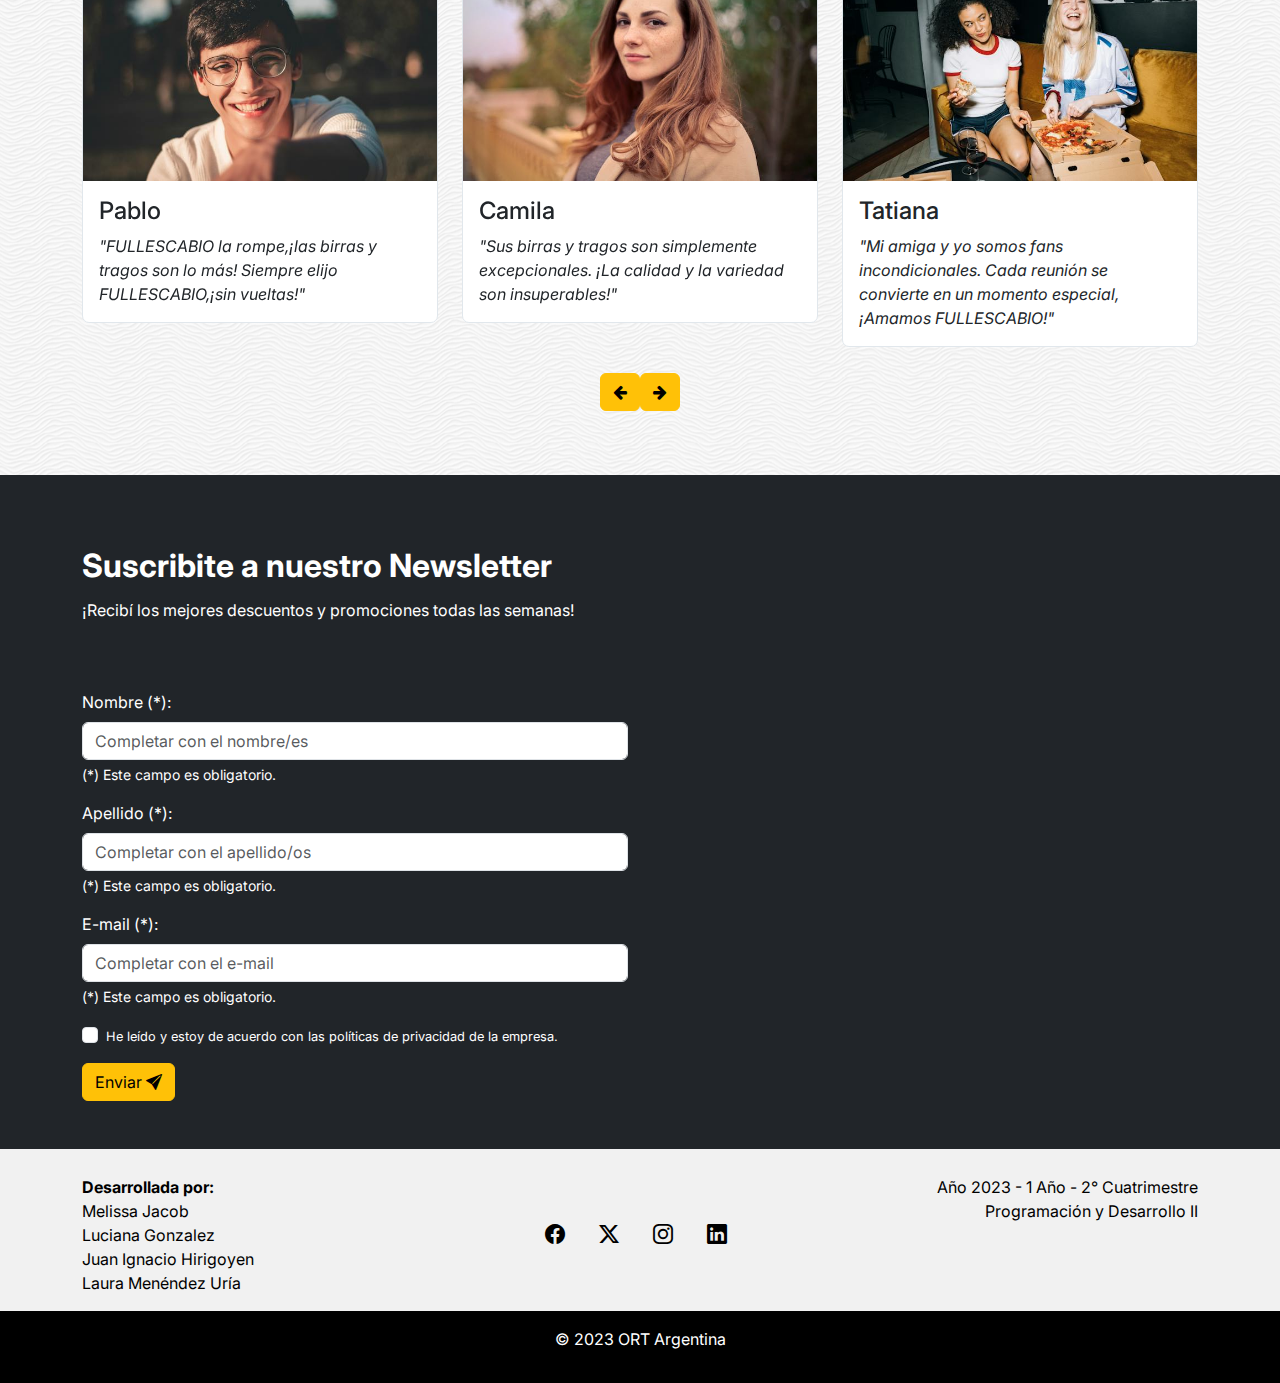
==== commit 6815dbb1: "Update index.html" ====
--- a/index.html
+++ b/index.html
@@ -78,7 +78,9 @@
                     <h1 class="text-white display-2 fw-bolder">Elevá tu experiencia</h1>
                     <p class="text-white fs-4">Descubrí toda la variedad de marcas y precios
                         que tenemos para ofrecerte</p>
-                    <button type="button" class="btn btn-warning text-warning-emphasis" href="productos.html">Quiero ver más</button>
+                        <div>
+                            <a class="btn btn-warning btn-sm" href="productos.html" data-abc="true">QUIERO VER MÁS</a>
+                        </div>
                 </div>
             </div>
         </div>
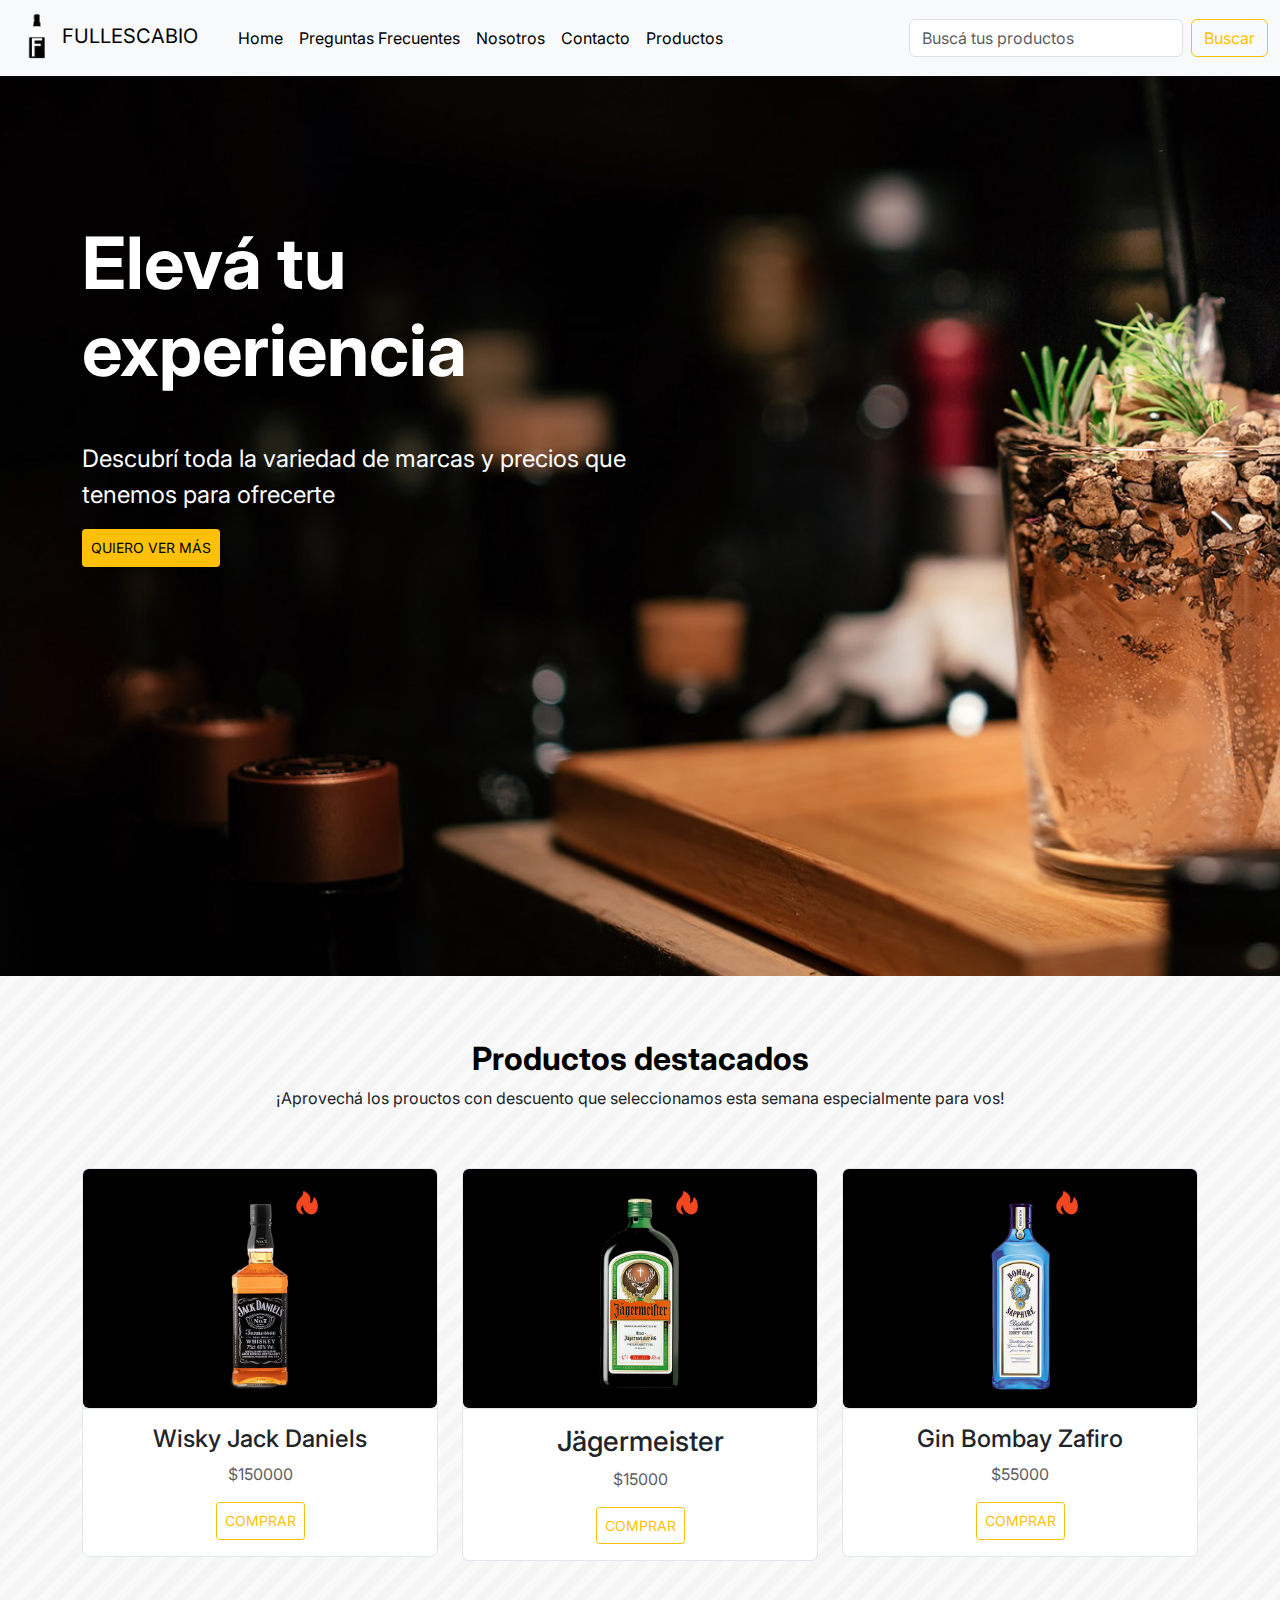
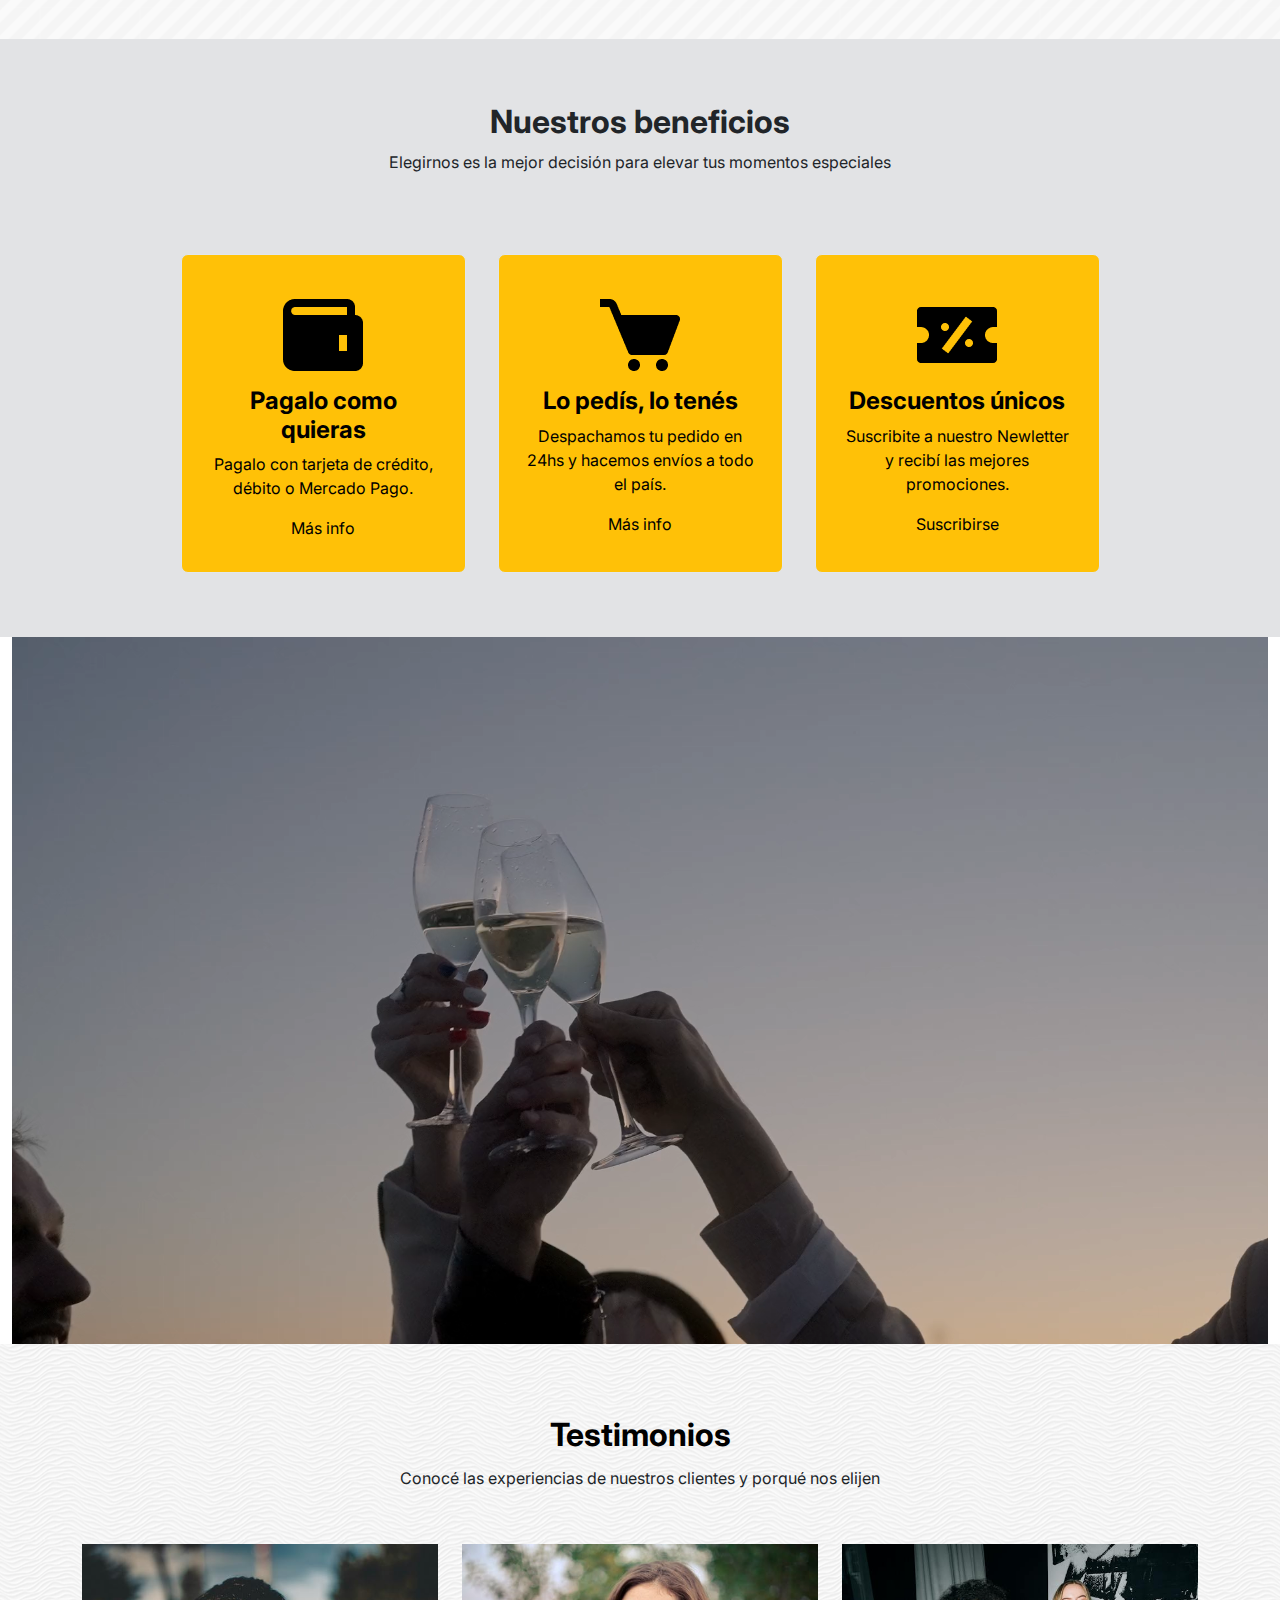
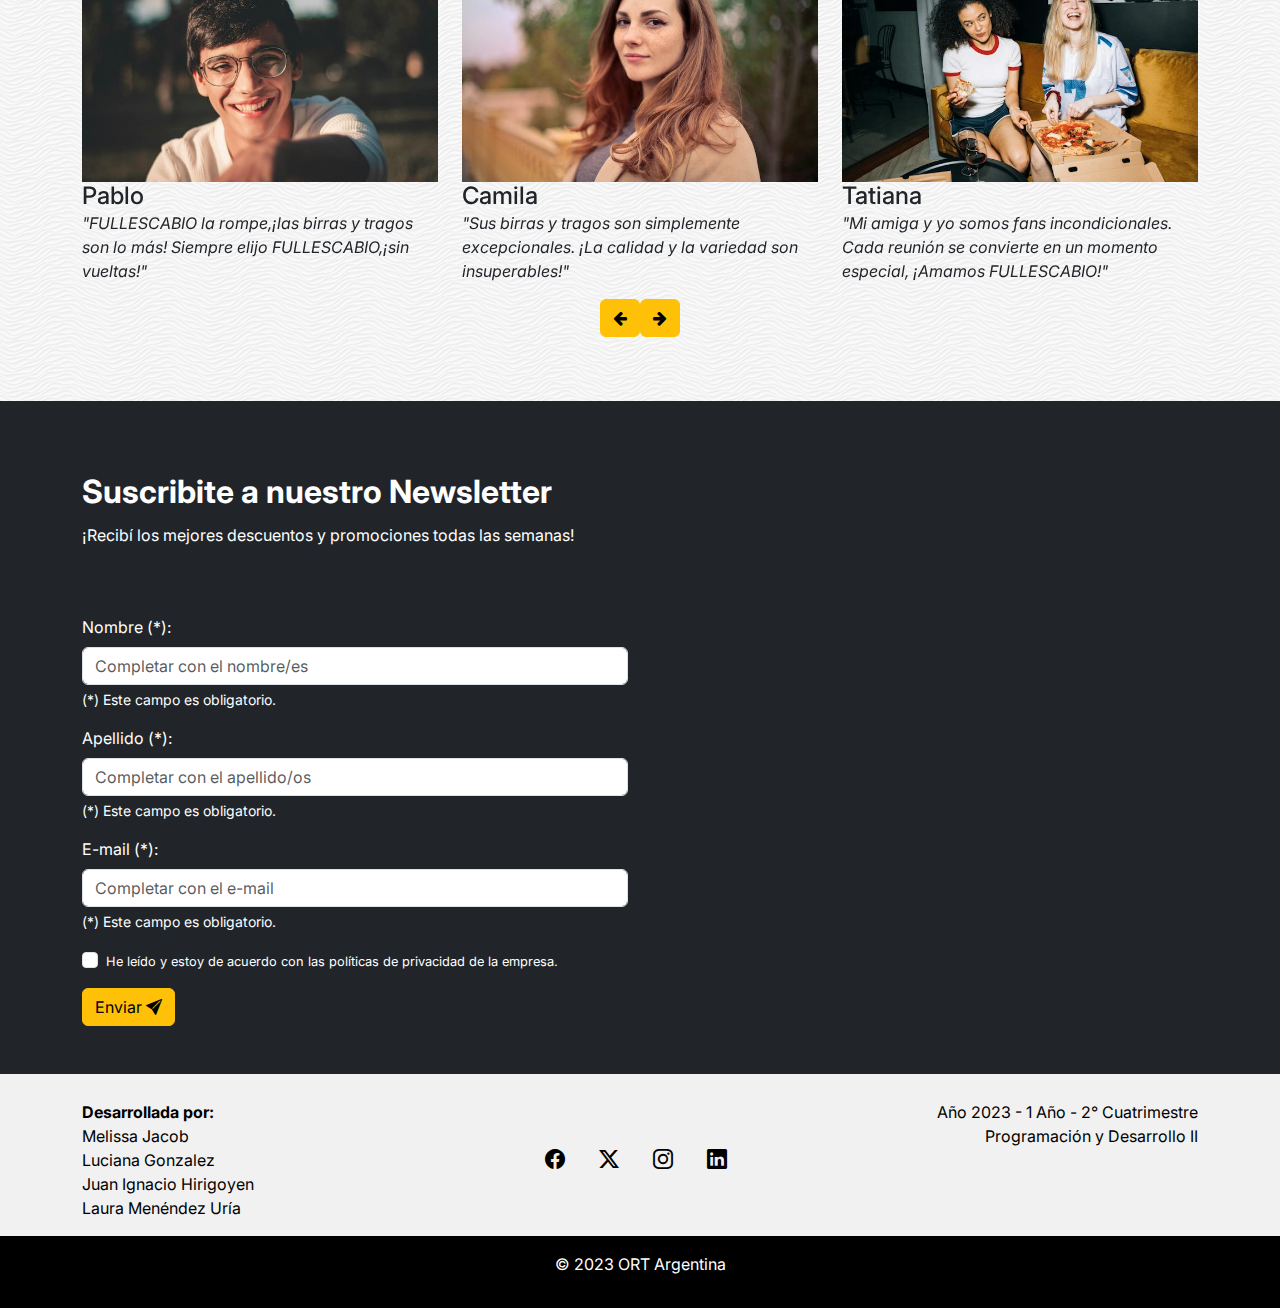
==== commit 1542d7ba: "Update index.html" ====
--- a/index.html
+++ b/index.html
@@ -265,7 +265,7 @@
                                     <!----------- Carousel cards 1 ------------>
 
                                     <div class="col-12 col-lg-4 mb-3">
-                                        <div class="card">
+                                        <div class="card-ca">
                                             <img class="img-fluid" alt="100%x280" src="IMG/hombre_1.jpg">
                                             <div class="card-body">
                                                 <h4 class="card-title">Pablo</h4>
@@ -278,7 +278,7 @@
                                     <!----------- Carousel cards 2 ------------>
 
                                     <div class="col-12 col-lg-4 mb-3">
-                                        <div class="card">
+                                        <div class="card-ca">
                                             <img class="img-fluid" alt="100%x280" src="IMG/mujer_1.jpg">
                                             <div class="card-body">
                                                 <h4 class="card-title">Camila</h4>
@@ -291,7 +291,7 @@
                                     <!----------- Carousel cards 3 ------------>
 
                                     <div class="col-12 col-lg-4 mb-3">
-                                        <div class="card">
+                                        <div class="card-ca">
                                             <img class="img-fluid" alt="100%x280" src="IMG/amigas_1.jpg">
                                             <div class="card-body">
                                                 <h4 class="card-title">Tatiana</h4>
@@ -310,7 +310,7 @@
                             <div class="carousel-item">
                                 <div class="row">
                                     <div class="col-12 col-lg-4 mb-3">
-                                        <div class="card">
+                                        <div class="card-ca">
                                             <img class="img-fluid" alt="100%x280" src="IMG/hombre_2.jpg">
                                             <div class="card-body">
                                                 <h4 class="card-title">Francisco</h4>
@@ -323,7 +323,7 @@
                                     <!----------- Carousel cards 5 ------------>
 
                                     <div class="col-12 col-lg-4 mb-3">
-                                        <div class="card">
+                                        <div class="card-ca">
                                             <img class="img-fluid" alt="100%x280" src="IMG/mujer_2.jpg">
                                             <div class="card-body">
                                                 <h4 class="card-title">Josefina</h4>
@@ -336,7 +336,7 @@
                                     <!----------- Carousel cards 6 ------------>
 
                                     <div class="col-12 col-lg-4 mb-3">
-                                        <div class="card">
+                                        <div class="card-ca">
                                             <img class="img-fluid" alt="100%x280" src="IMG/hombre_3.jpg">
                                             <div class="card-body">
                                                 <h4 class="card-title">Rodrigo</h4>
